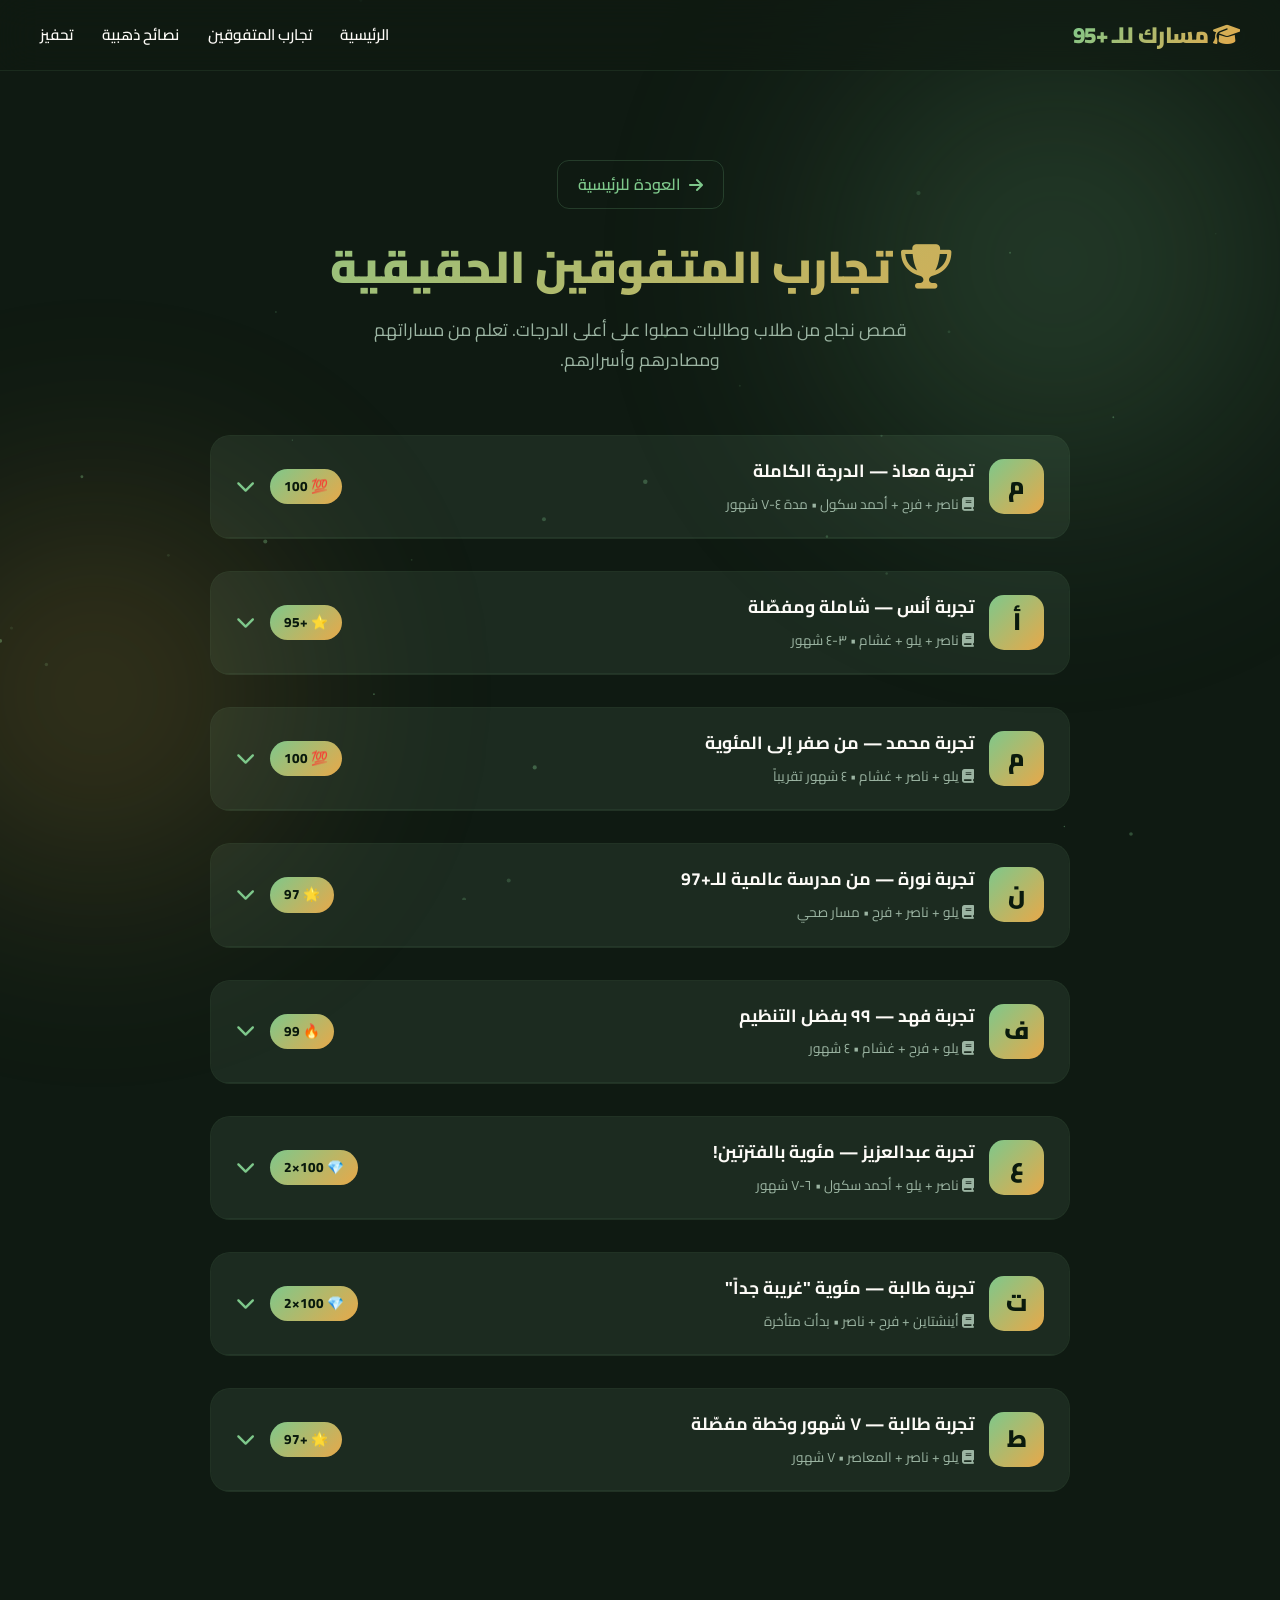
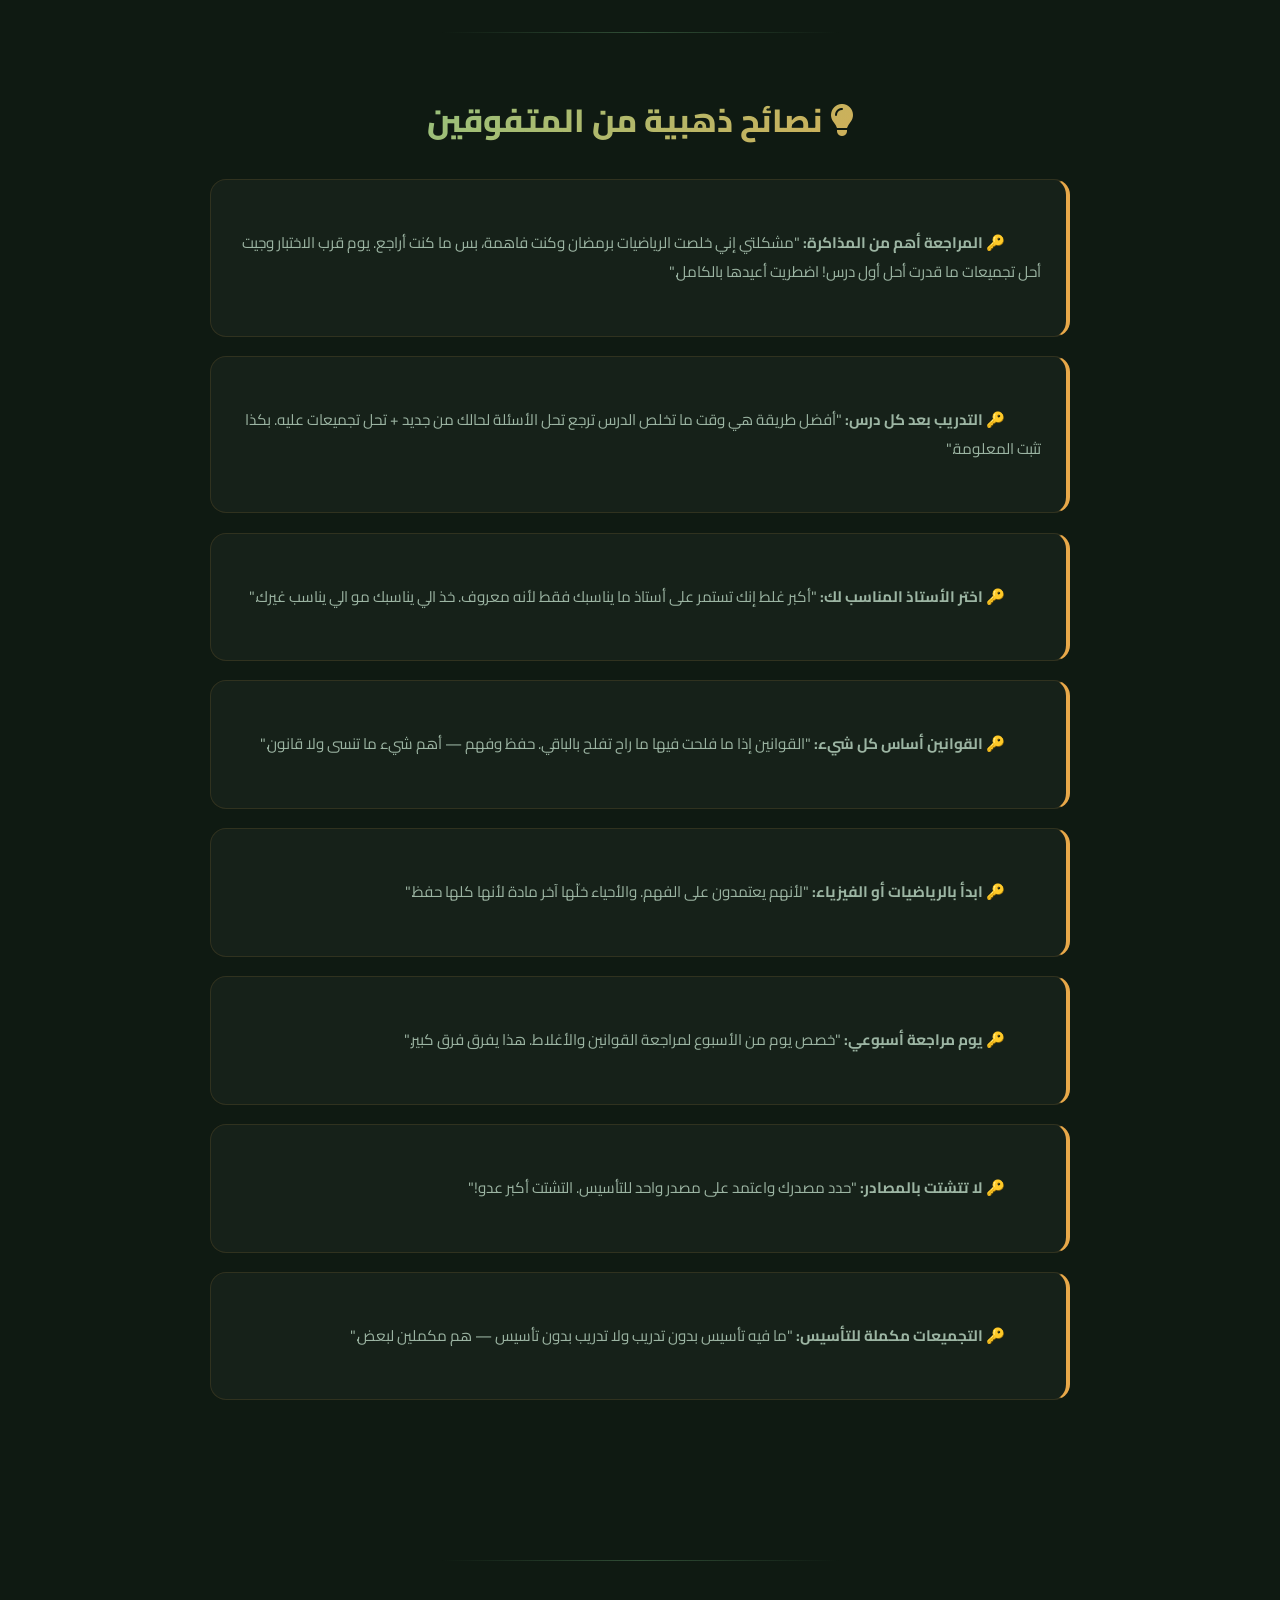
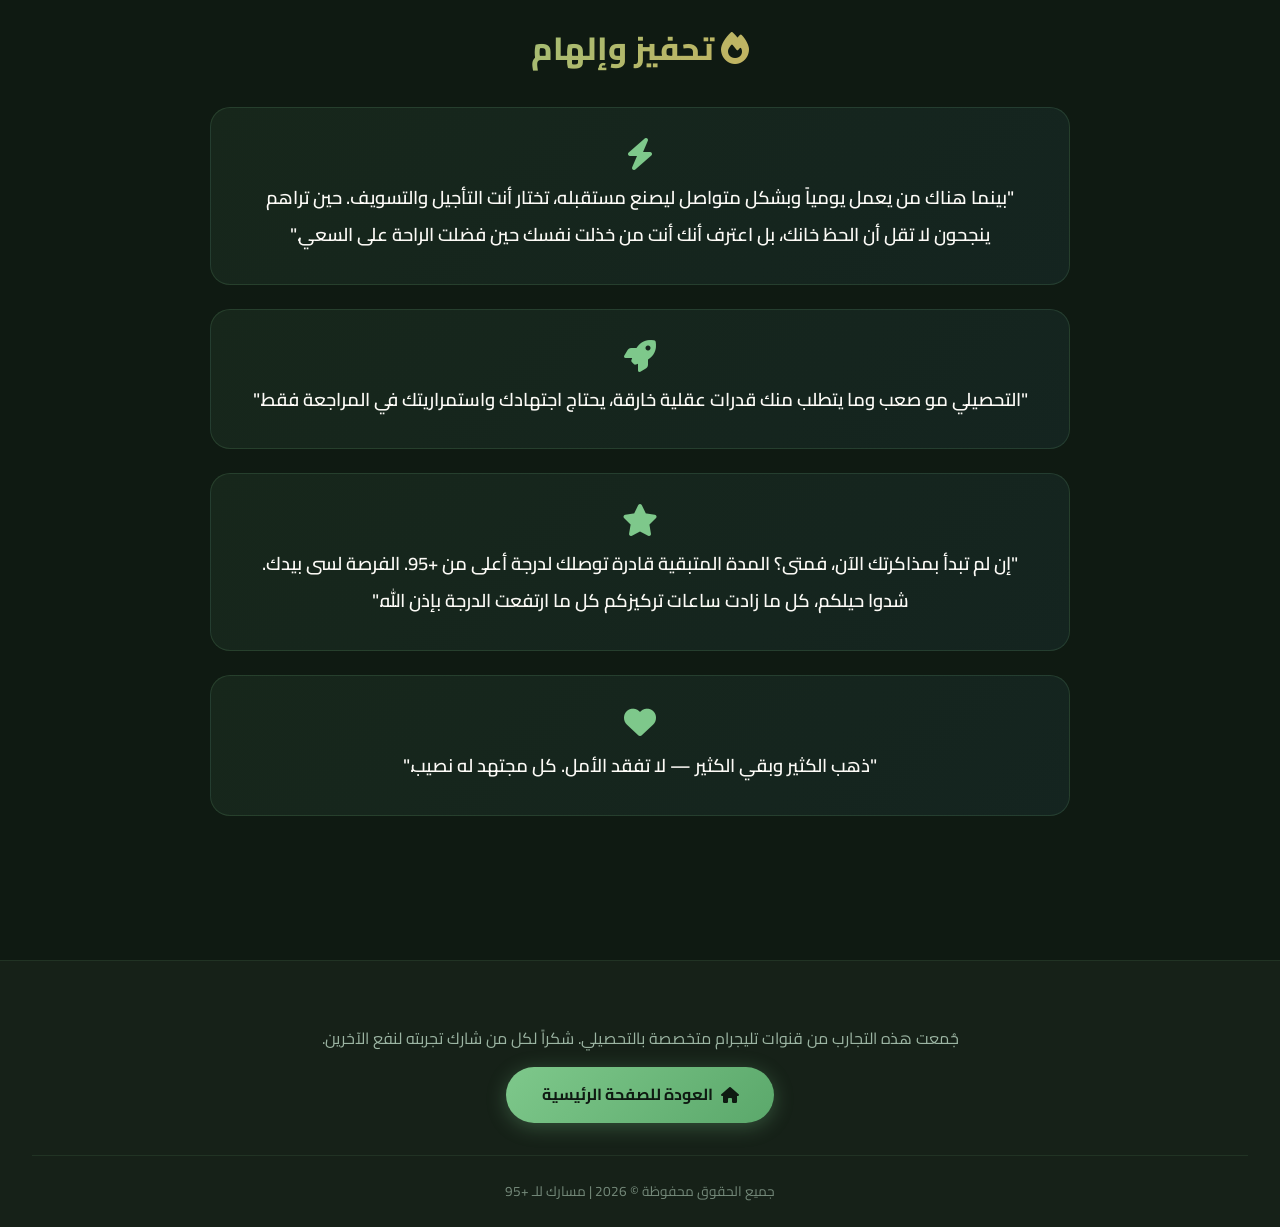
==== experiences.html @ 8492aef5 "feat: Add student experiences page and study path content from Telegram channel data - New experienc" ====
<!DOCTYPE html>
<html lang="ar" dir="rtl">
<head>
    <meta charset="UTF-8">
    <meta name="viewport" content="width=device-width, initial-scale=1.0">
    <title>تجارب المتفوقين | مسارك للـ +95</title>
    <meta name="description" content="تجارب حقيقية من طلاب حصلوا على +95 في التحصيلي: خطط مذاكرتهم، مصادرهم، نصائحهم الذهبية. استفد من تجاربهم المثبتة!">
    <link rel="preconnect" href="https://fonts.googleapis.com">
    <link rel="preconnect" href="https://fonts.gstatic.com" crossorigin>
    <link href="https://fonts.googleapis.com/css2?family=Cairo:wght@400;600;700;800;900&display=swap" rel="stylesheet">
    <link rel="stylesheet" href="https://cdnjs.cloudflare.com/ajax/libs/font-awesome/6.5.0/css/all.min.css">
    <link rel="stylesheet" href="style.css?v=11">
    <style>
        .exp-hero { padding: 140px 20px 60px; text-align: center; }
        .exp-hero h1 { font-size: 2.8rem; font-weight: 900; background: var(--accent-gradient); -webkit-background-clip: text; -webkit-text-fill-color: transparent; margin-bottom: 10px; }
        .exp-hero p { color: var(--text-secondary); font-size: 1.1rem; max-width: 600px; margin: 0 auto; }
        .exp-grid { max-width: 900px; margin: 0 auto; padding: 0 20px 80px; display: flex; flex-direction: column; gap: 2rem; }
        .exp-card { background: rgba(255,255,255,0.03); border: 1px solid rgba(126,200,139,0.1); border-radius: 20px; padding: 0; overflow: hidden; transition: all 0.4s ease; }
        .exp-card:hover { border-color: rgba(126,200,139,0.3); transform: translateY(-3px); box-shadow: 0 15px 40px rgba(0,0,0,0.3); }
        .exp-card-header { display: flex; align-items: center; gap: 15px; padding: 20px 25px; background: rgba(126,200,139,0.06); border-bottom: 1px solid rgba(126,200,139,0.08); cursor: pointer; }
        .exp-avatar { width: 55px; height: 55px; border-radius: 15px; background: var(--accent-gradient); display: flex; align-items: center; justify-content: center; font-size: 1.5rem; font-weight: 900; color: #0a1a0d; flex-shrink: 0; }
        .exp-meta { flex: 1; }
        .exp-meta h3 { font-size: 1.1rem; font-weight: 700; color: var(--text-primary); margin: 0 0 4px; }
        .exp-meta span { font-size: 0.85rem; color: var(--text-secondary); }
        .exp-badge { background: var(--accent-gradient); color: #0a1a0d; padding: 6px 14px; border-radius: 20px; font-size: 0.85rem; font-weight: 800; flex-shrink: 0; }
        .exp-card-body { padding: 0 25px; max-height: 0; overflow: hidden; transition: max-height 0.5s ease, padding 0.3s ease; }
        .exp-card-body.open { max-height: 3000px; padding: 25px; }
        .exp-card-body p, .exp-card-body div { color: var(--text-secondary); line-height: 2; font-size: 0.95rem; white-space: pre-wrap; word-wrap: break-word; }
        .exp-toggle { color: var(--accent-primary); font-size: 1.2rem; transition: transform 0.3s; flex-shrink: 0; }
        .exp-toggle.open { transform: rotate(180deg); }
        .exp-highlight { display: inline-block; background: rgba(126,200,139,0.1); color: var(--accent-primary); padding: 2px 8px; border-radius: 6px; font-weight: 600; }
        .filter-bar { display: flex; gap: 10px; justify-content: center; flex-wrap: wrap; margin-bottom: 2rem; }
        .filter-btn { background: rgba(255,255,255,0.05); border: 1px solid rgba(126,200,139,0.15); color: var(--text-secondary); padding: 8px 20px; border-radius: 25px; cursor: pointer; font-family: 'Cairo'; font-size: 0.9rem; transition: all 0.3s; }
        .filter-btn:hover, .filter-btn.active { background: var(--accent-gradient); color: #0a1a0d; font-weight: 700; border-color: transparent; }
        .tips-section-page { max-width: 900px; margin: 0 auto; padding: 0 20px 80px; }
        .tips-section-page h2 { font-size: 2rem; font-weight: 800; background: var(--accent-gradient); -webkit-background-clip: text; -webkit-text-fill-color: transparent; text-align: center; margin-bottom: 2rem; }
        .tip-item { background: rgba(255,255,255,0.03); border: 1px solid rgba(232,168,73,0.12); border-right: 4px solid var(--accent-secondary); border-radius: 16px; padding: 20px 25px; margin-bottom: 1.2rem; color: var(--text-secondary); line-height: 1.9; font-size: 0.95rem; white-space: pre-wrap; }
        .tip-item:hover { border-color: rgba(232,168,73,0.35); background: rgba(232,168,73,0.04); }
        .motivation-card { background: linear-gradient(135deg, rgba(126,200,139,0.08), rgba(91,168,200,0.08)); border: 1px solid rgba(126,200,139,0.15); border-radius: 20px; padding: 30px; text-align: center; margin-bottom: 1.5rem; font-size: 1.15rem; line-height: 2; color: var(--text-primary); font-weight: 600; }
        .motivation-card i { font-size: 2rem; color: var(--accent-primary); margin-bottom: 10px; display: block; }
        .back-home { display: inline-flex; align-items: center; gap: 8px; color: var(--accent-primary); text-decoration: none; font-weight: 600; margin: 20px; padding: 10px 20px; border: 1px solid rgba(126,200,139,0.2); border-radius: 12px; transition: all 0.3s; }
        .back-home:hover { background: rgba(126,200,139,0.1); }
        .section-divider { height: 1px; background: linear-gradient(90deg, transparent, rgba(126,200,139,0.3), transparent); margin: 60px auto; max-width: 400px; }
        @media (max-width: 768px) {
            .exp-hero h1 { font-size: 2rem; }
            .exp-card-header { padding: 15px; gap: 10px; }
            .exp-avatar { width: 45px; height: 45px; font-size: 1.2rem; }
            .exp-badge { font-size: 0.75rem; padding: 4px 10px; }
        }
    </style>
</head>
<body>
    <canvas id="particles-canvas"></canvas>
    <div class="organic-blob blob-1"></div>
    <div class="organic-blob blob-2"></div>

    <!-- Navbar -->
    <nav class="navbar" id="navbar">
        <div class="nav-container">
            <h1 class="logo"><i class="fa-solid fa-graduation-cap"></i> مسارك للـ +95</h1>
            <ul class="nav-links" id="nav-links">
                <li><a href="index.html">الرئيسية</a></li>
                <li><a href="#experiences">تجارب المتفوقين</a></li>
                <li><a href="#tips-page">نصائح ذهبية</a></li>
                <li><a href="#motivation">تحفيز</a></li>
            </ul>
            <button class="hamburger" id="hamburger" aria-label="القائمة">
                <span></span><span></span><span></span>
            </button>
        </div>
    </nav>
    <div class="mobile-overlay" id="mobile-overlay"></div>

    <!-- Hero -->
    <section class="exp-hero">
        <a href="index.html" class="back-home"><i class="fa-solid fa-arrow-right"></i> العودة للرئيسية</a>
        <h1><i class="fa-solid fa-trophy"></i> تجارب المتفوقين الحقيقية</h1>
        <p>قصص نجاح من طلاب وطالبات حصلوا على أعلى الدرجات. تعلم من مساراتهم ومصادرهم وأسرارهم.</p>
    </section>

    <!-- Experiences -->
    <section id="experiences" class="exp-grid">

        <!-- Experience 1: معاذ - 100 -->
        <div class="exp-card fade-in">
            <div class="exp-card-header" onclick="toggleExp(this)">
                <div class="exp-avatar">م</div>
                <div class="exp-meta">
                    <h3>تجربة معاذ — الدرجة الكاملة</h3>
                    <span><i class="fa-solid fa-book"></i> ناصر + فرح + أحمد سكول &bull; مدة ٤-٧ شهور</span>
                </div>
                <span class="exp-badge">💯 100</span>
                <i class="fa-solid fa-chevron-down exp-toggle"></i>
            </div>
            <div class="exp-card-body">
                <div>
<strong>المصادر:</strong>
• التأسيس: كتاب ناصر عبدالكريم + كتاب النبلاء (أحياء)
• الفيزياء: فرح إبراهيم + أبو راما تكنوقراطية
• الرياضيات: فرح إبراهيم + عبدالوهاب العوهلي
• الكيمياء: فرح إبراهيم + محمد العمري
• الأحياء: أحمد سكول (شامل المنهج + ناصر + التجميعات مجاناً)

<strong>طريقة المذاكرة:</strong>
• الفيزياء: شرح فرح ← حل أسئلة ناصر ← الرجوع للمقطع للصعب
• الرياضيات: نفس المنهج مع فرح + العوهلي
• الكيمياء: محمد العمري + فرح للنقاط الصعبة
• الأحياء: أحمد سكول للمناهج + تقاويم الفصول

<strong>أهم التجميعات:</strong>
١- غشام ٢- الحوت (فترات + شامل) ٣- سايفر ٤- الكنز ٥- فرح (فيزياء) ٦- جهاد

<strong>المدة المناسبة:</strong> ٤-٧ شهور حسب مستواك ومجهودك اليومي
                </div>
            </div>
        </div>

        <!-- Experience 2: أنس - 95 -->
        <div class="exp-card fade-in">
            <div class="exp-card-header" onclick="toggleExp(this)">
                <div class="exp-avatar">أ</div>
                <div class="exp-meta">
                    <h3>تجربة أنس — شاملة ومفصّلة</h3>
                    <span><i class="fa-solid fa-book"></i> ناصر + يلو + غشام &bull; ٣-٤ شهور</span>
                </div>
                <span class="exp-badge">⭐ +95</span>
                <i class="fa-solid fa-chevron-down exp-toggle"></i>
            </div>
            <div class="exp-card-body">
                <div>
<strong>التأسيس:</strong> ناصر العبدالكريم 24 (كل المواد إلا الأحياء من يلو)
التجميعات: غشام (ريض/فيز/كيم) + يلو كل المواد

<strong>الفيزياء:</strong> أسهل مادة! شرح فرح إبراهيم رهيب والشرائح جاهزة
<strong>الكيمياء:</strong> ناصر + محمد العمري "الأسطورة" — يفهم ويشرح بطريقة أكاديمية
<strong>الرياضيات:</strong> مادة دسمة لكن ممكنة. شرح مهند + العوهلي + ناديه بدوي
<strong>الأحياء:</strong> يلو + د. طلحة (شامل + ملون + مريح + يربط المعلومات)

<strong>نصائح ذهبية:</strong>
• المتشابهات بين المواد مهمة جداً — قياس يركز عليها
• استخدم جهاز خاص بالمذاكرة (لابتوب) بعيداً عن الجوال
• اجعل بيئة المذاكرة تحفيزية — صور تحفيزية، تغيير المكان
• نام بقدر كافي ولا تلخبط نومك
• أي سؤال صعب سجله واحله ثاني يوم
                </div>
            </div>
        </div>

        <!-- Experience 3: محمد - 100 -->
        <div class="exp-card fade-in">
            <div class="exp-card-header" onclick="toggleExp(this)">
                <div class="exp-avatar">م</div>
                <div class="exp-meta">
                    <h3>تجربة محمد — من صفر إلى المئوية</h3>
                    <span><i class="fa-solid fa-book"></i> يلو + ناصر + غشام &bull; ٤ شهور تقريباً</span>
                </div>
                <span class="exp-badge">💯 100</span>
                <i class="fa-solid fa-chevron-down exp-toggle"></i>
            </div>
            <div class="exp-card-body">
                <div>
<strong>الرياضيات:</strong> يلو شرح نادية + محمد البلوي + أينشتاين (أفضل شرح رياضيات)
<strong>الأحياء:</strong> أحمد سكول "جبار جداً" + يلو — المادة تحتاج مراجعة مستمرة
<strong>الكيمياء:</strong> يلو + محمد العمري "أفضل من درس الكيمياء بلا منازع"
<strong>الفيزياء:</strong> فرح إبراهيم + أينشتاين

<strong>طريقة المذاكرة:</strong>
• كنت أتأسس مادتين أو ثلاث باليوم
• بعد كل مادة أخلصها ← مباشرة أحل تجميعاتها
• الرياضيات مادة "تافهة جداً" للي يتدرب بكثرة!
• المراجعة أساسية — "اذا ما راجعت اعتبر انك ما ذاكرت"

<strong>التجميعات:</strong> يلو + أينشتاين + غشام + ناصر
<strong>التسريبات:</strong> يلو + أينشتاين + قناة محمد بالتليجرام

<strong>أهم نصيحة:</strong> المحافظة على الصلوات والوتر والضحى — "أقسم بالله هي الي بتنفعكم"
                </div>
            </div>
        </div>

        <!-- Experience 4: نوره - 97 -->
        <div class="exp-card fade-in">
            <div class="exp-card-header" onclick="toggleExp(this)">
                <div class="exp-avatar">ن</div>
                <div class="exp-meta">
                    <h3>تجربة نورة — من مدرسة عالمية للـ+97</h3>
                    <span><i class="fa-solid fa-book"></i> يلو + ناصر + فرح &bull; مسار صحي</span>
                </div>
                <span class="exp-badge">🌟 97</span>
                <i class="fa-solid fa-chevron-down exp-toggle"></i>
            </div>
            <div class="exp-card-body">
                <div>
<strong>ملاحظة مهمة:</strong> كنت بمدرسة عالمية ومنهجي إنجليزي — اختبرت بالعربي وما كان عائق!

<strong>الفيزياء:</strong> فرح إبراهيم + يلو + ناصر. كنت أعلق القوانين على جدار مكتبي
<strong>الكيمياء:</strong> محمد العمري ممتاز + فرح للمركبات العضوية
<strong>الرياضيات:</strong> يلو — انتبهوا كتاب عماد مافاد لأن شرحه مبني على أسئلة المنهج لا التحصيلي
<strong>الأحياء:</strong> يلو + د. طلحة — اعتمدت كلياً على يلو

<strong>التجميعات:</strong> غشام + يلو + الحوت فترات + سايفر + بصمة فرح
<strong>التسريبات:</strong> يلو + سايفر

<strong>نصيحة:</strong> الفترة الأولى 78 والثانية 90+ — الفرق؟ عدت غشام مرات وذاكرته كويس!
                </div>
            </div>
        </div>

        <!-- Experience 5: فهد - 99 -->
        <div class="exp-card fade-in">
            <div class="exp-card-header" onclick="toggleExp(this)">
                <div class="exp-avatar">ف</div>
                <div class="exp-meta">
                    <h3>تجربة فهد — ٩٩ بفضل التنظيم</h3>
                    <span><i class="fa-solid fa-book"></i> يلو + فرح + غشام &bull; ٤ شهور</span>
                </div>
                <span class="exp-badge">🔥 99</span>
                <i class="fa-solid fa-chevron-down exp-toggle"></i>
            </div>
            <div class="exp-card-body">
                <div>
<strong>الرياضيات:</strong> أجمل مادة! يلو شرح صالحة العسيري — أخذت ٢٠ يوم
<strong>الكيمياء:</strong> أسهل مادة — محمد العمري + يلو — ١٤ يوم
<strong>الأحياء:</strong> ممتعة! أحمد سكول "رهيب جداً" + يلو
<strong>الفيزياء:</strong> فرح إبراهيم

<strong>قاعدة ذهبية:</strong> بعد كل درس لازم تأخذ تجميعة — ضروري ضروري!

<strong>التدريب:</strong> يلو + غشام + أينشتاين (تجميع + توقعات)

<strong>التسريبات:</strong> "محمد ثم محمد ثم محمد" — طلع من الاختبار لقى أسئلته عنده!

<strong>نصيحة:</strong> طبيعي تحس بخوف وقلق — حافظ على أعصابك وخذها تغيير جو
                </div>
            </div>
        </div>

        <!-- Experience 6: عبدالعزيز - 100 بالفترتين -->
        <div class="exp-card fade-in">
            <div class="exp-card-header" onclick="toggleExp(this)">
                <div class="exp-avatar">ع</div>
                <div class="exp-meta">
                    <h3>تجربة عبدالعزيز — مئوية بالفترتين!</h3>
                    <span><i class="fa-solid fa-book"></i> ناصر + يلو + أحمد سكول &bull; ٦-٧ شهور</span>
                </div>
                <span class="exp-badge">💎 100×2</span>
                <i class="fa-solid fa-chevron-down exp-toggle"></i>
            </div>
            <div class="exp-card-body">
                <div>
<strong>حقيقة مهمة:</strong> "مافي طريق واحد لل100 — الي يقولك عكس كذا يبي يستغلك للترويج"

<strong>الكيمياء:</strong> ناصر + محمد العمري (أساسي صفر بالكلمة! وقدر يجيب 100)
<strong>الفيزياء:</strong> فرح إبراهيم + تكنوقراطية + تجميع الحوت الشامل كتدريب
<strong>الرياضيات:</strong> المعاصر + ناصر + العوهلي (شرح المناهج كاملة + التحصيلي)
<strong>الأحياء:</strong> أحمد سكول (المناهج الطويلة) + ملخص يلو + د. طلحة

<strong>التجميعات بالترتيب:</strong>
١- غشام (الأهم بلا منازع، مجاني)
٢- الكنز (مجاني)
٣- الحوت فترات 21 و 22
٤- الحوت الشامل الكبير

<strong>حقيقة عن الاختبار:</strong>
• ٦٠-٦٥% من الأسئلة نسخ لصق من التجميعات
• ~١٠% أسئلة مسربة من أيام سابقة
• الباقي أسئلة بصيغ مختلفة أو تعويض بقوانين
• "الأحياء ٩٩% من أسئلته منسوخة من التجميعات بالحرف"
                </div>
            </div>
        </div>

        <!-- Experience 7: طالبة 100 بالفترتين -->
        <div class="exp-card fade-in">
            <div class="exp-card-header" onclick="toggleExp(this)">
                <div class="exp-avatar">ت</div>
                <div class="exp-meta">
                    <h3>تجربة طالبة — مئوية "غريبة جداً"</h3>
                    <span><i class="fa-solid fa-book"></i> أينشتاين + فرح + ناصر &bull; بدأت متأخرة</span>
                </div>
                <span class="exp-badge">💎 100×2</span>
                <i class="fa-solid fa-chevron-down exp-toggle"></i>
            </div>
            <div class="exp-card-body">
                <div>
<strong>القصة:</strong> بدأت شهر ٥ بشكل متهاون — كل مادة أقعد عليها شهر! نصف شهر ٨ تحطمت لأنها ناسية كل شي ولا راجعت. أمها قالت: "تختبرين يعني تختبرين لو جبتي ٥٠!"

<strong>نقطة التحول:</strong> نصف شهر ٩ شدت شددها — ذاكرت في كل مكان. خلصت الأحياء بالعيد ثم تجميعات بذمة وضمير

<strong>المصادر:</strong>
• ناصر ٢٤ + أينشتاين (كل المواد عدا الفيزياء)
• الفيزياء: فرح إبراهيم
• غشام للتدريب فقط
• خرائط مفاهيم ناصر ٢٥ للمراجعة

<strong>السر:</strong>
• صلاة الوتر والقيام — "معجزة معجزة معجزة"
• قراءة سورة يس
• الدعاء: "اللهم إني أتبرأ من حولي وقوتي وألجأ إلى حولك وقوتك"

<strong>مفاجأة:</strong> الفترة الأولى ٢ خطأ فقط — والثانية فوق ١٠-١٥ خطأ — وجابت ١٠٠! (أسئلة غير محسوبة)
                </div>
            </div>
        </div>

        <!-- Experience 8: طالبة 97+ -->
        <div class="exp-card fade-in">
            <div class="exp-card-header" onclick="toggleExp(this)">
                <div class="exp-avatar">ط</div>
                <div class="exp-meta">
                    <h3>تجربة طالبة — ٧ شهور وخطة مفصّلة</h3>
                    <span><i class="fa-solid fa-book"></i> يلو + ناصر + المعاصر &bull; ٧ شهور</span>
                </div>
                <span class="exp-badge">🌟 +97</span>
                <i class="fa-solid fa-chevron-down exp-toggle"></i>
            </div>
            <div class="exp-card-body">
                <div>
<strong>نصيحة البداية:</strong> ابدأوا بالرياضيات أولاً لأنه أطول وأصعب
• الرياضيات: المعاصر + ناصر + شرح مهند (شهرين ونص)
• الفيزياء: يلو + ناصر + فرح إبراهيم + أبو راما (٢٠ يوم)
• الكيمياء: يلو + ناصر + محمد العمري (أسبوعين)
• الأحياء: يلو + أحمد سكول (أسبوعين)

<strong>مرحلة التجميعات (شهر ونص):</strong>
غشام (٣ مرات!) ← يلو ← الحوت فترات ← سايفر ← بصمة فرح

<strong>السر الأهم:</strong> "المراجعة أهم شي لا تهملونها أبد"
• مراجعة يومية: قبل الدرس الجديد راجع السابق
• مراجعة مكثفة: شاملة لكل مادة دورياً
• كتاب ناصر راجعته ٣-٤ مرات!
                </div>
            </div>
        </div>

    </section>

    <!-- Divider -->
    <div class="section-divider"></div>

    <!-- Tips Section -->
    <section id="tips-page" class="tips-section-page">
        <h2><i class="fa-solid fa-lightbulb"></i> نصائح ذهبية من المتفوقين</h2>
        
        <div class="tip-item fade-in">
            <strong>🔑 المراجعة أهم من المذاكرة:</strong> "مشكلتي إني خلصت الرياضيات برمضان وكنت فاهمة، بس ما كنت أراجع. يوم قرب الاختبار وجيت أحل تجميعات ما قدرت أحل أول درس! اضطريت أعيدها بالكامل."
        </div>
        <div class="tip-item fade-in">
            <strong>🔑 التدريب بعد كل درس:</strong> "أفضل طريقة هي وقت ما تخلص الدرس ترجع تحل الأسئلة لحالك من جديد + تحل تجميعات عليه. بكذا تثبت المعلومة."
        </div>
        <div class="tip-item fade-in">
            <strong>🔑 اختر الأستاذ المناسب لك:</strong> "أكبر غلط إنك تستمر على أستاذ ما يناسبك فقط لأنه معروف. خذ الي يناسبك مو الي يناسب غيرك."
        </div>
        <div class="tip-item fade-in">
            <strong>🔑 القوانين أساس كل شيء:</strong> "القوانين إذا ما فلحت فيها ما راح تفلح بالباقي. حفظ وفهم — أهم شيء ما تنسى ولا قانون."
        </div>
        <div class="tip-item fade-in">
            <strong>🔑 ابدأ بالرياضيات أو الفيزياء:</strong> "لأنهم يعتمدون على الفهم. والأحياء خلّها آخر مادة لأنها كلها حفظ."
        </div>
        <div class="tip-item fade-in">
            <strong>🔑 يوم مراجعة أسبوعي:</strong> "خصص يوم من الأسبوع لمراجعة القوانين والأغلاط. هذا يفرق فرق كبير."
        </div>
        <div class="tip-item fade-in">
            <strong>🔑 لا تتشتت بالمصادر:</strong> "حدد مصدرك واعتمد على مصدر واحد للتأسيس. التشتت أكبر عدو!"
        </div>
        <div class="tip-item fade-in">
            <strong>🔑 التجميعات مكملة للتأسيس:</strong> "ما فيه تأسيس بدون تدريب ولا تدريب بدون تأسيس — هم مكملين لبعض."
        </div>
    </section>

    <!-- Divider -->
    <div class="section-divider"></div>

    <!-- Motivation Section -->
    <section id="motivation" class="tips-section-page">
        <h2><i class="fa-solid fa-fire"></i> تحفيز وإلهام</h2>
        
        <div class="motivation-card fade-in">
            <i class="fa-solid fa-bolt"></i>
            "بينما هناك من يعمل يومياً وبشكل متواصل ليصنع مستقبله، تختار أنت التأجيل والتسويف. حين تراهم ينجحون لا تقل أن الحظ خانك، بل اعترف أنك أنت من خذلت نفسك حين فضلت الراحة على السعي."
        </div>
        <div class="motivation-card fade-in">
            <i class="fa-solid fa-rocket"></i>
            "التحصيلي مو صعب وما يتطلب منك قدرات عقلية خارقة، يحتاج اجتهادك واستمراريتك في المراجعة فقط."
        </div>
        <div class="motivation-card fade-in">
            <i class="fa-solid fa-star"></i>
            "إن لم تبدأ بمذاكرتك الآن، فمتى؟ المدة المتبقية قادرة توصلك لدرجة أعلى من +95. الفرصة لسى بيدك. شدوا حيلكم، كل ما زادت ساعات تركيزكم كل ما ارتفعت الدرجة بإذن الله."
        </div>
        <div class="motivation-card fade-in">
            <i class="fa-solid fa-heart"></i>
            "ذهب الكثير وبقي الكثير — لا تفقد الأمل. كل مجتهد له نصيب."
        </div>
    </section>

    <!-- Footer -->
    <footer class="footer" style="border-top: 1px solid rgba(126,200,139,0.1); margin-top: 40px;">
        <div class="footer-content">
            <p style="color:var(--text-secondary)">جُمعت هذه التجارب من قنوات تليجرام متخصصة بالتحصيلي. شكراً لكل من شارك تجربته لنفع الآخرين.</p>
            <a href="index.html" class="btn-primary" style="margin-top:15px; display:inline-flex;"><i class="fa-solid fa-home"></i> العودة للصفحة الرئيسية</a>
        </div>
        <div class="footer-bottom">
            <p>جميع الحقوق محفوظة &copy; 2026 | مسارك للـ +95</p>
        </div>
    </footer>

    <button class="back-to-top" id="back-to-top" aria-label="العودة للأعلى"><i class="fa-solid fa-arrow-up"></i></button>

    <script>
    // Toggle experience cards
    function toggleExp(header) {
        const body = header.nextElementSibling;
        const icon = header.querySelector('.exp-toggle');
        body.classList.toggle('open');
        icon.classList.toggle('open');
    }

    // Reuse main script features
    document.addEventListener("DOMContentLoaded", () => {
        // Particles
        const canvas = document.getElementById('particles-canvas');
        if (canvas) {
            const ctx = canvas.getContext('2d');
            let particles = [];
            function resizeCanvas() { canvas.width = window.innerWidth; canvas.height = window.innerHeight; }
            resizeCanvas(); window.addEventListener('resize', resizeCanvas);
            class Particle {
                constructor() { this.reset(); }
                reset() { this.x=Math.random()*canvas.width; this.y=Math.random()*canvas.height; this.size=Math.random()*2+0.5; this.speedX=(Math.random()-0.5)*0.3; this.speedY=(Math.random()-0.5)*0.3; this.opacity=Math.random()*0.3+0.1; }
                update() { this.x+=this.speedX; this.y+=this.speedY; if(this.x<0||this.x>canvas.width)this.speedX*=-1; if(this.y<0||this.y>canvas.height)this.speedY*=-1; }
                draw() { ctx.beginPath(); ctx.arc(this.x,this.y,this.size,0,Math.PI*2); ctx.fillStyle=`rgba(126,200,139,${this.opacity})`; ctx.fill(); }
            }
            for(let i=0;i<35;i++) particles.push(new Particle());
            function animate() { ctx.clearRect(0,0,canvas.width,canvas.height); particles.forEach(p=>{p.update();p.draw();}); requestAnimationFrame(animate); }
            animate();
        }

        // Hamburger
        const hamburger=document.getElementById('hamburger'),navLinks=document.getElementById('nav-links'),overlay=document.getElementById('mobile-overlay');
        function closeMenu(){hamburger.classList.remove('active');navLinks.classList.remove('open');overlay.classList.remove('active');document.body.style.overflow='';}
        if(hamburger) hamburger.addEventListener('click',()=>{const o=navLinks.classList.contains('open');if(o)closeMenu();else{hamburger.classList.add('active');navLinks.classList.add('open');overlay.classList.add('active');document.body.style.overflow='hidden';}});
        if(overlay) overlay.addEventListener('click',closeMenu);
        navLinks.querySelectorAll('a').forEach(l=>l.addEventListener('click',closeMenu));

        // Navbar scroll
        const navbar=document.getElementById('navbar');
        window.addEventListener('scroll',()=>{navbar.classList.toggle('scrolled',window.scrollY>80);});

        // Back to top
        const btt=document.getElementById('back-to-top');
        window.addEventListener('scroll',()=>{btt.classList.toggle('visible',window.scrollY>500);});
        if(btt) btt.addEventListener('click',()=>window.scrollTo({top:0,behavior:'smooth'}));

        // Scroll animations
        const faders=document.querySelectorAll('.fade-in');
        const obs=new IntersectionObserver((entries,observer)=>{entries.forEach(e=>{if(e.isIntersecting){e.target.classList.add('appear');observer.unobserve(e.target);}});},{threshold:0.1});
        faders.forEach(f=>obs.observe(f));
    });
    </script>
</body>
</html>
---- style.css ----
:root {
    /* PREMIUM DARK NATURE THEME */
    --bg-color: #0F1A12;
    --bg-secondary: #162118;
    --text-primary: #FDFBF7;
    --text-secondary: #9CB5A3;
    --accent-primary: #7EC88B;
    --accent-secondary: #E8A849;
    --accent-tertiary: #5BA8C8;
    --accent-gradient: linear-gradient(135deg, #7EC88B 0%, #E8A849 100%);
    --accent-glow: rgba(126, 200, 139, 0.3);

    --card-bg: rgba(30, 50, 35, 0.45);
    --card-border: rgba(126, 200, 139, 0.15);
    --card-hover: rgba(45, 75, 50, 0.55);

    --btn-primary-bg: linear-gradient(135deg, #7EC88B, #5BA86B);
    --btn-primary-text: #0F1A12;
    --btn-primary-hover: linear-gradient(135deg, #E8A849, #D4923A);

    --shadow-soft: 0 8px 32px rgba(0, 0, 0, 0.25);
    --shadow-glow: 0 0 30px rgba(126, 200, 139, 0.15);
}

* {
    margin: 0;
    padding: 0;
    box-sizing: border-box;
    font-family: 'Cairo', sans-serif;
}

html {
    scroll-behavior: smooth;
}

body {
    background-color: var(--bg-color);
    color: var(--text-primary);
    overflow-x: hidden;
    position: relative;
    line-height: 1.7;
}

/* ══════════ Organic Background Blobs ══════════ */
.organic-blob {
    position: fixed;
    filter: blur(100px);
    z-index: -1;
    opacity: 0.25;
    pointer-events: none;
}
.blob-1 {
    top: -10%; right: -10%; width: 55vw; height: 55vw;
    background: radial-gradient(circle, #7EC88B, transparent 70%);
    border-radius: 40% 60% 70% 30% / 40% 50% 60% 50%;
    animation: morph 14s ease-in-out infinite;
}
.blob-2 {
    top: 45%; left: -15%; width: 45vw; height: 45vw;
    background: radial-gradient(circle, #E8A849, transparent 70%);
    border-radius: 60% 40% 30% 70% / 60% 30% 70% 40%;
    animation: morph 18s ease-in-out infinite alternate;
}
.blob-3 {
    bottom: -15%; right: 5%; width: 50vw; height: 50vw;
    background: radial-gradient(circle, #5BA8C8, transparent 70%);
    border-radius: 30% 70% 50% 50% / 50% 40% 60% 50%;
    animation: morph 12s ease-in-out infinite alternate-reverse;
}

@keyframes morph {
    0% { border-radius: 40% 60% 70% 30% / 40% 50% 60% 50%; transform: rotate(0deg); }
    50% { border-radius: 60% 40% 50% 50% / 50% 60% 40% 60%; transform: rotate(5deg); }
    100% { border-radius: 40% 60% 70% 30% / 40% 50% 60% 50%; transform: rotate(0deg); }
}

/* ══════════ Particles Canvas ══════════ */
#particles-canvas {
    position: fixed;
    top: 0;
    left: 0;
    width: 100%;
    height: 100%;
    z-index: -1;
    pointer-events: none;
}

/* ══════════ Typography ══════════ */
h1, h2, h3 { font-weight: 800; }
a { text-decoration: none; color: inherit; }

/* ══════════ Navbar ══════════ */
.navbar {
    display: flex;
    justify-content: center;
    padding: 1rem 2rem;
    position: fixed;
    top: 0; width: 100%;
    background: rgba(15, 26, 18, 0.6);
    backdrop-filter: blur(20px);
    -webkit-backdrop-filter: blur(20px);
    border-bottom: 1px solid rgba(126, 200, 139, 0.1);
    z-index: 1000;
    transition: all 0.4s ease;
}
.navbar.scrolled {
    background: rgba(15, 26, 18, 0.92);
    padding: 0.7rem 2rem;
    box-shadow: 0 4px 30px rgba(0, 0, 0, 0.3);
}
.nav-container {
    display: flex;
    justify-content: space-between;
    align-items: center;
    width: 100%;
    max-width: 1200px;
}
.logo {
    font-size: 1.4rem;
    background: var(--accent-gradient);
    -webkit-background-clip: text;
    -webkit-text-fill-color: transparent;
    background-clip: text;
    font-weight: 900;
    letter-spacing: -0.5px;
}
.nav-links {
    list-style: none;
    display: flex;
    gap: 1.8rem;
    align-items: center;
}
.nav-links li a {
    font-weight: 600;
    font-size: 0.95rem;
    position: relative;
    padding-bottom: 4px;
    transition: color 0.3s ease;
}
.nav-links li a::after {
    content: '';
    position: absolute;
    bottom: 0;
    right: 0;
    width: 0;
    height: 2px;
    background: var(--accent-gradient);
    border-radius: 2px;
    transition: width 0.3s ease;
}
.nav-links li a:hover {
    color: var(--accent-primary);
}
.nav-links li a:hover::after {
    width: 100%;
}

/* ── Hamburger Menu ── */
.hamburger {
    display: none;
    flex-direction: column;
    gap: 5px;
    cursor: pointer;
    padding: 8px;
    z-index: 1001;
    background: none;
    border: none;
}
.hamburger span {
    width: 28px;
    height: 3px;
    background: var(--accent-primary);
    border-radius: 3px;
    transition: all 0.4s cubic-bezier(0.68, -0.55, 0.265, 1.55);
    transform-origin: center;
}
.hamburger.active span:nth-child(1) {
    transform: translateY(8px) rotate(45deg);
}
.hamburger.active span:nth-child(2) {
    opacity: 0;
    transform: scaleX(0);
}
.hamburger.active span:nth-child(3) {
    transform: translateY(-8px) rotate(-45deg);
}

.btn-primary-small {
    display: inline-block;
    padding: 0.45rem 1.2rem;
    border-radius: 50px;
    font-weight: 700;
    background: var(--btn-primary-bg);
    color: var(--btn-primary-text);
    border: none;
    cursor: pointer;
    font-size: 0.9rem;
    transition: all 0.3s ease;
}
.btn-primary-small:hover {
    background: var(--btn-primary-hover);
    color: #fff;
    transform: scale(1.05);
}

/* ══════════ Glass Cards ══════════ */
.glass-card {
    background: var(--card-bg);
    backdrop-filter: blur(20px);
    -webkit-backdrop-filter: blur(20px);
    border: 1px solid var(--card-border);
    border-radius: 20px;
    padding: 2rem;
    box-shadow: var(--shadow-soft);
    transition: transform 0.4s cubic-bezier(0.175, 0.885, 0.32, 1.275),
                box-shadow 0.4s ease,
                border-color 0.4s ease;
}
.glass-card:hover {
    transform: translateY(-8px);
    box-shadow: var(--shadow-glow), var(--shadow-soft);
    border-color: rgba(126, 200, 139, 0.35);
}

/* ══════════ Buttons ══════════ */
.btn-primary, .btn-secondary, .btn-telegram {
    display: inline-flex;
    align-items: center;
    justify-content: center;
    gap: 0.5rem;
    padding: 0.9rem 2.2rem;
    border-radius: 50px;
    font-weight: 700;
    text-align: center;
    cursor: pointer;
    border: none;
    font-size: 1rem;
    transition: all 0.4s cubic-bezier(0.175, 0.885, 0.32, 1.275);
    position: relative;
    overflow: hidden;
}
.btn-primary {
    background: var(--btn-primary-bg);
    color: var(--btn-primary-text);
    box-shadow: 0 4px 20px rgba(126, 200, 139, 0.3);
}
.btn-primary::before {
    content: '';
    position: absolute;
    top: 0; left: -100%;
    width: 100%; height: 100%;
    background: linear-gradient(90deg, transparent, rgba(255,255,255,0.2), transparent);
    transition: left 0.6s ease;
}
.btn-primary:hover::before {
    left: 100%;
}
.btn-primary:hover {
    transform: translateY(-3px) scale(1.03);
    box-shadow: 0 8px 30px rgba(126, 200, 139, 0.4);
}
.btn-secondary {
    background: transparent;
    color: var(--text-primary);
    border: 2px solid var(--accent-primary);
    box-shadow: 0 0 0 0 rgba(126, 200, 139, 0);
}
.btn-secondary:hover {
    background: rgba(126, 200, 139, 0.1);
    color: var(--accent-primary);
    box-shadow: 0 0 20px rgba(126, 200, 139, 0.15);
    transform: translateY(-3px);
}
.btn-telegram {
    background: linear-gradient(135deg, #2AABEE, #1E96D1);
    color: #fff;
    margin-top: 1rem;
    box-shadow: 0 4px 20px rgba(42, 171, 238, 0.3);
}
.btn-telegram:hover {
    transform: translateY(-3px) scale(1.03);
    box-shadow: 0 8px 30px rgba(42, 171, 238, 0.4);
}

/* ══════════ Responsive Utilities ══════════ */
.w-100 { width: 100%; }
.text-center { text-align: center; }
.hidden { display: none !important; }

/* ══════════ Hero Section ══════════ */
.hero-section {
    min-height: 100vh;
    display: flex;
    align-items: center;
    justify-content: center;
    text-align: center;
    padding: 0 2rem;
    padding-top: 5rem;
    position: relative;
}
.hero-content {
    max-width: 850px;
    z-index: 10;
}
.hero-title {
    font-size: 3.8rem;
    margin-bottom: 1.2rem;
    line-height: 1.2;
    letter-spacing: -1px;
}
.highlight {
    background: var(--accent-gradient);
    -webkit-background-clip: text;
    -webkit-text-fill-color: transparent;
    background-clip: text;
}
.hero-subtitle {
    font-size: 1.25rem;
    color: var(--text-secondary);
    margin-bottom: 2.5rem;
    max-width: 600px;
    margin-left: auto;
    margin-right: auto;
}

/* ── Typing Cursor ── */
.typing-cursor {
    display: inline-block;
    width: 3px;
    height: 1em;
    background: var(--accent-primary);
    margin-right: 4px;
    animation: blink 1s step-end infinite;
    vertical-align: middle;
}
@keyframes blink {
    50% { opacity: 0; }
}

/* ── Free Notice ── */
.free-notice {
    margin-bottom: 2.5rem;
    border-right: 4px solid var(--accent-secondary);
    border-radius: 20px;
    position: relative;
    overflow: hidden;
}
.free-notice::before {
    content: '';
    position: absolute;
    top: 0; right: 0;
    width: 4px; height: 100%;
    background: linear-gradient(180deg, var(--accent-secondary), var(--accent-primary));
}
.pulse-icon {
    font-size: 2.2rem;
    color: var(--accent-secondary);
    margin-bottom: 0.5rem;
    animation: pulse 2s ease-in-out infinite;
}
@keyframes pulse {
    0%, 100% { transform: scale(1); }
    50% { transform: scale(1.25); }
}

.hero-buttons {
    display: flex;
    gap: 1.2rem;
    justify-content: center;
    flex-wrap: wrap;
}

/* ══════════ Stats Section ══════════ */
.stats-section {
    padding: 3rem 2rem;
    max-width: 1000px;
    margin: -2rem auto 0;
    position: relative;
    z-index: 10;
}
.stats-grid {
    display: grid;
    grid-template-columns: repeat(3, 1fr);
    gap: 1.5rem;
}
.stat-card {
    text-align: center;
    padding: 2rem 1rem;
    border-radius: 20px;
    background: var(--card-bg);
    backdrop-filter: blur(16px);
    border: 1px solid var(--card-border);
    transition: all 0.4s ease;
}
.stat-card:hover {
    transform: translateY(-5px);
    border-color: rgba(126, 200, 139, 0.4);
    box-shadow: var(--shadow-glow);
}
.stat-icon {
    font-size: 2rem;
    margin-bottom: 0.8rem;
    display: block;
}
.stat-icon.green { color: var(--accent-primary); }
.stat-icon.gold { color: var(--accent-secondary); }
.stat-icon.blue { color: var(--accent-tertiary); }

.stat-number {
    font-size: 2.8rem;
    font-weight: 900;
    background: var(--accent-gradient);
    -webkit-background-clip: text;
    -webkit-text-fill-color: transparent;
    background-clip: text;
    display: block;
    line-height: 1.2;
}
.stat-label {
    color: var(--text-secondary);
    font-size: 0.95rem;
    font-weight: 600;
    margin-top: 0.3rem;
}

/* ══════════ Section Titles ══════════ */
.section-title {
    text-align: center;
    font-size: 2.5rem;
    margin-bottom: 1rem;
    color: var(--accent-primary);
    position: relative;
}
.section-subtitle {
    text-align: center;
    color: var(--text-secondary);
    font-size: 1.1rem;
    margin-bottom: 3rem;
    max-width: 600px;
    margin-left: auto;
    margin-right: auto;
}

/* ══════════ Common Section Spacing ══════════ */
.tips-section, .ai-section, .channels-section {
    padding: 5rem 2rem;
    max-width: 1200px;
    margin: 0 auto;
    z-index: 10;
    position: relative;
}

/* ══════════ Tips Grid ══════════ */
.tips-grid {
    display: grid;
    grid-template-columns: repeat(auto-fit, minmax(260px, 1fr));
    gap: 1.5rem;
}
.tip-card {
    text-align: center;
    position: relative;
    overflow: hidden;
}
.tip-card::before {
    content: '';
    position: absolute;
    top: 0; left: 0;
    width: 100%; height: 100%;
    background: var(--accent-gradient);
    opacity: 0;
    transition: opacity 0.4s ease;
    border-radius: 20px;
    z-index: 0;
}
.tip-card:hover::before {
    opacity: 0.05;
}
.tip-number {
    position: absolute;
    top: 12px;
    left: 16px;
    font-size: 3rem;
    font-weight: 900;
    opacity: 0.08;
    color: var(--accent-primary);
    line-height: 1;
    z-index: 0;
}
.icon-box {
    font-size: 2.8rem;
    margin-bottom: 1rem;
    position: relative;
    z-index: 1;
    display: inline-block;
    width: 70px;
    height: 70px;
    line-height: 70px;
    border-radius: 20px;
    background: rgba(126, 200, 139, 0.1);
    transition: all 0.4s ease;
}
.icon-box i {
    background: var(--accent-gradient);
    -webkit-background-clip: text;
    -webkit-text-fill-color: transparent;
    background-clip: text;
    font-size: 1.8rem;
}
.tip-card:hover .icon-box {
    transform: scale(1.1) rotate(-5deg);
    background: rgba(126, 200, 139, 0.2);
    box-shadow: 0 0 25px rgba(126, 200, 139, 0.2);
}
.tip-card h3 {
    margin-bottom: 0.8rem;
    font-size: 1.25rem;
    position: relative;
    z-index: 1;
}
.tip-card p {
    color: var(--text-secondary);
    font-size: 0.95rem;
    position: relative;
    z-index: 1;
    line-height: 1.8;
}

/* ══════════ AI Section ══════════ */
.ai-container {
    max-width: 650px;
    margin: 0 auto;
}
.ai-header {
    text-align: center;
    margin-bottom: 2rem;
}
.ai-icon {
    font-size: 3.5rem;
    background: var(--accent-gradient);
    -webkit-background-clip: text;
    -webkit-text-fill-color: transparent;
    background-clip: text;
    margin-bottom: 1rem;
    display: inline-block;
    animation: float 3s ease-in-out infinite;
}
@keyframes float {
    0%, 100% { transform: translateY(0px); }
    50% { transform: translateY(-10px); }
}

.form-group {
    margin-bottom: 1.5rem;
    text-align: right;
}
.form-group label {
    display: block;
    margin-bottom: 0.5rem;
    font-weight: 600;
    color: var(--text-secondary);
    font-size: 0.95rem;
}
.input-wrapper {
    position: relative;
}
.input-wrapper i {
    position: absolute;
    right: 16px;
    top: 50%;
    transform: translateY(-50%);
    color: var(--accent-primary);
    opacity: 0.6;
    font-size: 1.1rem;
    pointer-events: none;
}
.form-group input, .form-group select {
    width: 100%;
    padding: 1rem 1rem 1rem 1rem;
    padding-right: 2.8rem;
    border-radius: 14px;
    border: 1.5px solid var(--card-border);
    background: rgba(15, 26, 18, 0.5);
    color: var(--text-primary);
    font-size: 1rem;
    outline: none;
    transition: all 0.3s ease;
}
.form-group input:focus, .form-group select:focus {
    border-color: var(--accent-primary);
    box-shadow: 0 0 20px rgba(126, 200, 139, 0.15);
}

/* ── Progress Bar ── */
.progress-bar-container {
    width: 100%;
    height: 6px;
    background: rgba(126, 200, 139, 0.1);
    border-radius: 10px;
    margin-top: 1rem;
    overflow: hidden;
}
.progress-bar-fill {
    height: 100%;
    width: 0%;
    background: var(--accent-gradient);
    border-radius: 10px;
    transition: width 0.3s ease;
}

/* ── Spinner ── */
.loading-state {
    text-align: center;
    padding: 2rem;
}
.spinner {
    width: 50px; height: 50px;
    border: 4px solid rgba(126, 200, 139, 0.15);
    border-top-color: var(--accent-primary);
    border-radius: 50%;
    animation: spin 0.8s linear infinite;
    margin: 0 auto 1rem auto;
}
@keyframes spin { 100% { transform: rotate(360deg); } }

/* ══════════ Quiz Section ══════════ */
.quiz-subject-selector {
    display: grid;
    grid-template-columns: repeat(2, 1fr);
    gap: 0.8rem;
    margin-bottom: 1.5rem;
}
.subject-btn {
    padding: 0.8rem;
    border-radius: 14px;
    border: 2px solid var(--card-border);
    background: var(--card-bg);
    color: var(--text-primary);
    font-weight: 600;
    font-size: 0.95rem;
    cursor: pointer;
    transition: all 0.3s ease;
    display: flex;
    align-items: center;
    justify-content: center;
    gap: 0.5rem;
}
.subject-btn:hover, .subject-btn.active {
    border-color: var(--accent-primary);
    background: rgba(126, 200, 139, 0.1);
    color: var(--accent-primary);
    box-shadow: 0 0 15px rgba(126, 200, 139, 0.1);
}

.quiz-progress {
    width: 100%;
    height: 8px;
    background: rgba(126, 200, 139, 0.1);
    border-radius: 10px;
    margin-bottom: 1.5rem;
    overflow: hidden;
}
.quiz-progress-fill {
    height: 100%;
    background: var(--accent-gradient);
    border-radius: 10px;
    transition: width 0.5s cubic-bezier(0.4, 0, 0.2, 1);
}

.btn-option {
    background: var(--card-bg);
    border: 2px solid var(--card-border);
    color: var(--text-primary);
    padding: 1rem;
    border-radius: 16px;
    font-size: 1.05rem;
    font-weight: 600;
    cursor: pointer;
    transition: all 0.3s cubic-bezier(0.175, 0.885, 0.32, 1.275);
    text-align: center;
    position: relative;
    overflow: hidden;
}
.btn-option::before {
    content: '';
    position: absolute;
    top: 0; left: 0;
    width: 100%; height: 100%;
    background: var(--accent-gradient);
    opacity: 0;
    transition: opacity 0.3s ease;
}
.btn-option:hover {
    border-color: var(--accent-primary);
    transform: translateY(-3px);
    box-shadow: 0 4px 15px rgba(126, 200, 139, 0.15);
}
.correct-ans {
    background: rgba(34, 197, 94, 0.15) !important;
    border-color: #22c55e !important;
    color: #22c55e !important;
    box-shadow: 0 0 25px rgba(34, 197, 94, 0.2) !important;
    animation: correctPulse 0.5s ease;
}
.wrong-ans {
    background: rgba(239, 68, 68, 0.15) !important;
    border-color: #ef4444 !important;
    color: #ef4444 !important;
    animation: shake 0.5s ease;
}
@keyframes correctPulse {
    0% { transform: scale(1); }
    50% { transform: scale(1.05); }
    100% { transform: scale(1); }
}
@keyframes shake {
    0%, 100% { transform: translateX(0); }
    25% { transform: translateX(-8px); }
    75% { transform: translateX(8px); }
}

/* ══════════ Channels Grid ══════════ */
.channels-grid {
    display: grid;
    grid-template-columns: repeat(auto-fit, minmax(220px, 1fr));
    gap: 1.5rem;
}
.channel-card {
    text-align: center;
    padding: 2.5rem 1.5rem;
    display: flex;
    flex-direction: column;
    align-items: center;
    justify-content: center;
    position: relative;
    overflow: hidden;
}
.channel-card::after {
    content: '';
    position: absolute;
    top: 50%; left: 50%;
    width: 0; height: 0;
    background: radial-gradient(circle, rgba(42, 171, 238, 0.1), transparent 70%);
    border-radius: 50%;
    transform: translate(-50%, -50%);
    transition: all 0.5s ease;
}
.channel-card:hover::after {
    width: 300px; height: 300px;
}
.telegram-icon {
    font-size: 3.2rem;
    color: #2AABEE;
    margin-bottom: 1rem;
    transition: all 0.4s ease;
    position: relative;
    z-index: 1;
}
.channel-card:hover .telegram-icon {
    transform: scale(1.2) rotate(-10deg);
    filter: drop-shadow(0 0 15px rgba(42, 171, 238, 0.5));
}
.channel-card h3 {
    position: relative;
    z-index: 1;
}
.channel-card p {
    position: relative;
    z-index: 1;
    color: var(--text-secondary);
    font-size: 0.9rem;
}
.channel-subs {
    display: inline-block;
    margin-top: 0.5rem;
    padding: 0.2rem 0.8rem;
    border-radius: 20px;
    background: rgba(42, 171, 238, 0.1);
    color: #2AABEE;
    font-size: 0.8rem;
    font-weight: 600;
    position: relative;
    z-index: 1;
}

/* ══════════ Footer ══════════ */
.footer {
    background: var(--bg-secondary);
    padding: 4rem 2rem 1.5rem;
    text-align: center;
    border-top: 1px solid var(--card-border);
    position: relative;
    z-index: 10;
}
.footer-content {
    max-width: 800px;
    margin: 0 auto;
}
.footer-logo {
    font-size: 1.8rem;
    background: var(--accent-gradient);
    -webkit-background-clip: text;
    -webkit-text-fill-color: transparent;
    background-clip: text;
    margin-bottom: 0.5rem;
}
.footer-links {
    display: flex;
    justify-content: center;
    gap: 2rem;
    margin: 1.5rem 0;
    flex-wrap: wrap;
}
.footer-links a {
    color: var(--text-secondary);
    font-size: 0.9rem;
    transition: color 0.3s ease;
}
.footer-links a:hover {
    color: var(--accent-primary);
}
.contact-box {
    max-width: 500px;
    margin: 2rem auto;
}
.footer-bottom {
    margin-top: 2rem;
    padding-top: 1.5rem;
    border-top: 1px solid var(--card-border);
    color: var(--text-secondary);
    font-size: 0.85rem;
    opacity: 0.7;
}

/* ══════════ Back to Top Button ══════════ */
.back-to-top {
    position: fixed;
    bottom: 2rem;
    left: 2rem;
    width: 50px;
    height: 50px;
    border-radius: 50%;
    background: var(--btn-primary-bg);
    color: var(--btn-primary-text);
    border: none;
    cursor: pointer;
    font-size: 1.2rem;
    display: flex;
    align-items: center;
    justify-content: center;
    box-shadow: 0 4px 20px rgba(126, 200, 139, 0.3);
    opacity: 0;
    visibility: hidden;
    transform: translateY(20px);
    transition: all 0.4s cubic-bezier(0.175, 0.885, 0.32, 1.275);
    z-index: 999;
}
.back-to-top.visible {
    opacity: 1;
    visibility: visible;
    transform: translateY(0);
}
.back-to-top:hover {
    transform: translateY(-5px) scale(1.1);
    box-shadow: 0 8px 30px rgba(126, 200, 139, 0.4);
}

/* ══════════ Scroll Animations ══════════ */
.fade-in {
    opacity: 0;
    transform: translateY(40px);
    transition: opacity 0.8s cubic-bezier(0.4, 0, 0.2, 1),
                transform 0.8s cubic-bezier(0.4, 0, 0.2, 1);
}
.fade-in.appear {
    opacity: 1;
    transform: translateY(0);
}

.slide-in-right {
    opacity: 0;
    transform: translateX(60px);
    transition: opacity 0.8s ease, transform 0.8s ease;
}
.slide-in-right.appear {
    opacity: 1;
    transform: translateX(0);
}

/* ══════════ Confetti ══════════ */
.confetti-piece {
    position: fixed;
    width: 10px;
    height: 10px;
    z-index: 9999;
    pointer-events: none;
    animation: confettiFall 1.5s ease-out forwards;
}
@keyframes confettiFall {
    0% { opacity: 1; transform: translateY(0) rotate(0deg) scale(1); }
    100% { opacity: 0; transform: translateY(400px) rotate(720deg) scale(0); }
}

/* ══════════ PDF Image Filter ══════════ */
.pdf-image-filter {
    filter: invert(1) hue-rotate(180deg) brightness(1.5);
    mix-blend-mode: screen;
}

/* ══════════ RESPONSIVE ══════════ */
@media (max-width: 768px) {
    .hamburger {
        display: flex;
    }
    .nav-links {
        position: fixed;
        top: 0;
        right: -100%;
        width: 75%;
        max-width: 320px;
        height: 100vh;
        background: rgba(15, 26, 18, 0.97);
        backdrop-filter: blur(30px);
        flex-direction: column;
        justify-content: center;
        gap: 2rem;
        padding: 2rem;
        transition: right 0.5s cubic-bezier(0.77, 0, 0.175, 1);
        border-left: 1px solid var(--card-border);
        box-shadow: -10px 0 40px rgba(0,0,0,0.3);
    }
    .nav-links.open {
        right: 0;
    }
    .nav-links li a {
        font-size: 1.2rem;
    }
    .mobile-overlay {
        position: fixed;
        top: 0; left: 0;
        width: 100%; height: 100%;
        background: rgba(0, 0, 0, 0.5);
        z-index: 999;
        opacity: 0;
        visibility: hidden;
        transition: all 0.3s ease;
    }
    .mobile-overlay.active {
        opacity: 1;
        visibility: visible;
    }

    .hero-title { font-size: 2.4rem; }
    .hero-subtitle { font-size: 1rem; }
    .hero-buttons { flex-direction: column; }
    .stats-grid { grid-template-columns: 1fr; gap: 1rem; }
    .stat-number { font-size: 2.2rem; }
    .section-title { font-size: 2rem; }
    .tips-grid { grid-template-columns: 1fr; }
    .channels-grid { grid-template-columns: 1fr 1fr; }
    .quiz-subject-selector { grid-template-columns: 1fr 1fr; }
}

@media (max-width: 480px) {
    .channels-grid { grid-template-columns: 1fr; }
    .hero-title { font-size: 2rem; }
    .stat-card { padding: 1.5rem 0.8rem; }
}
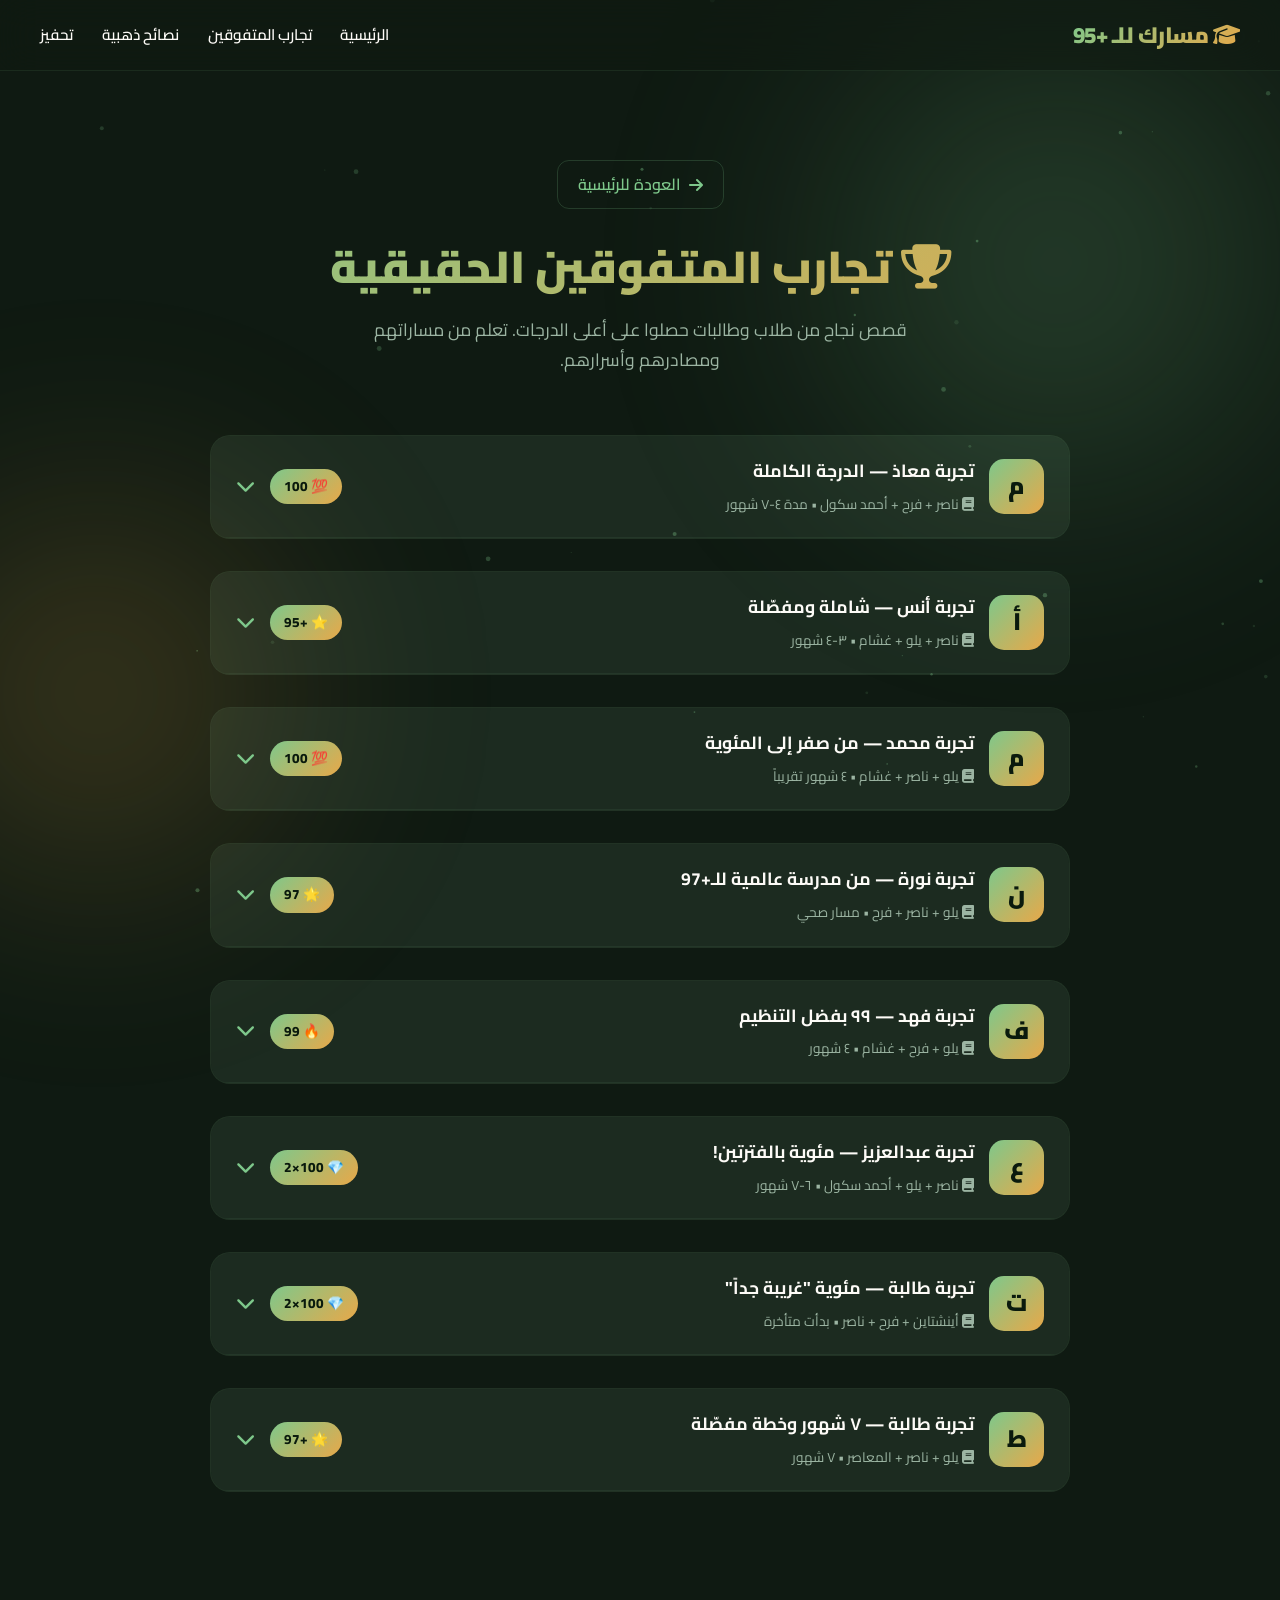
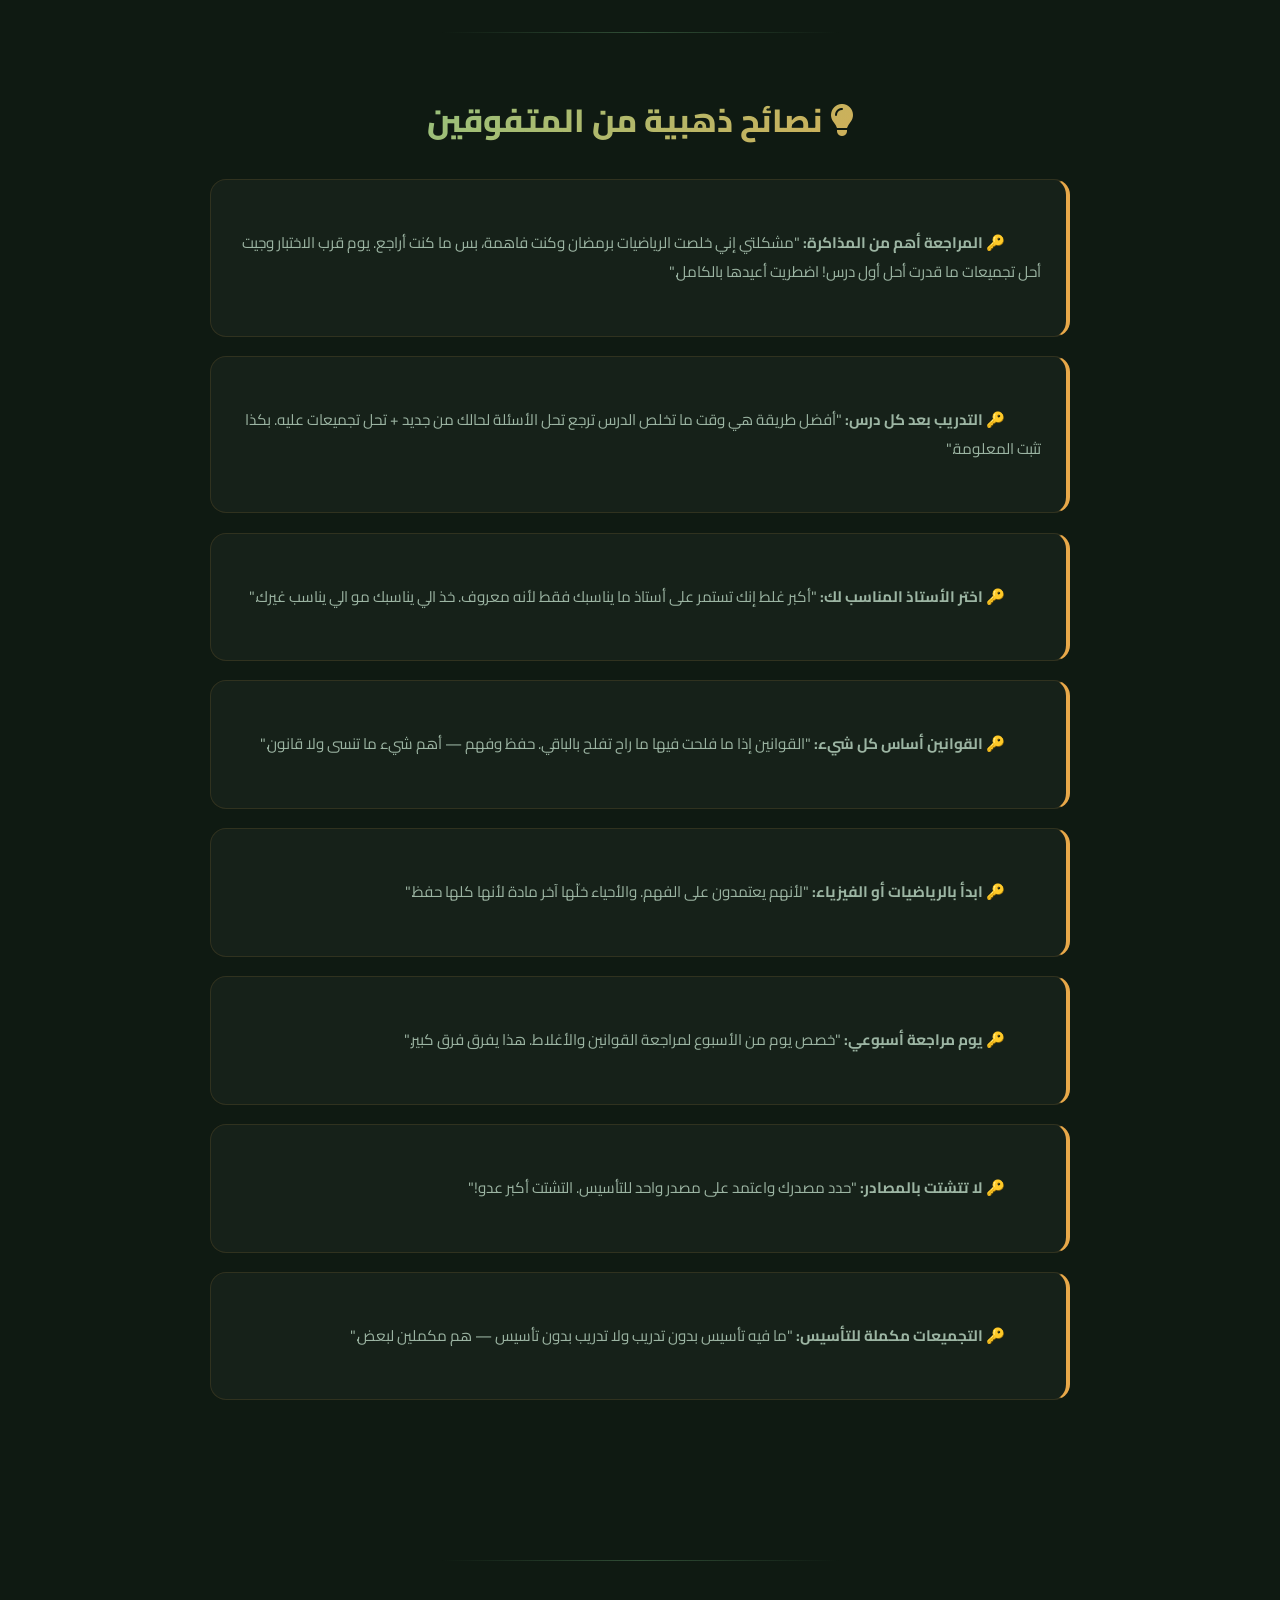
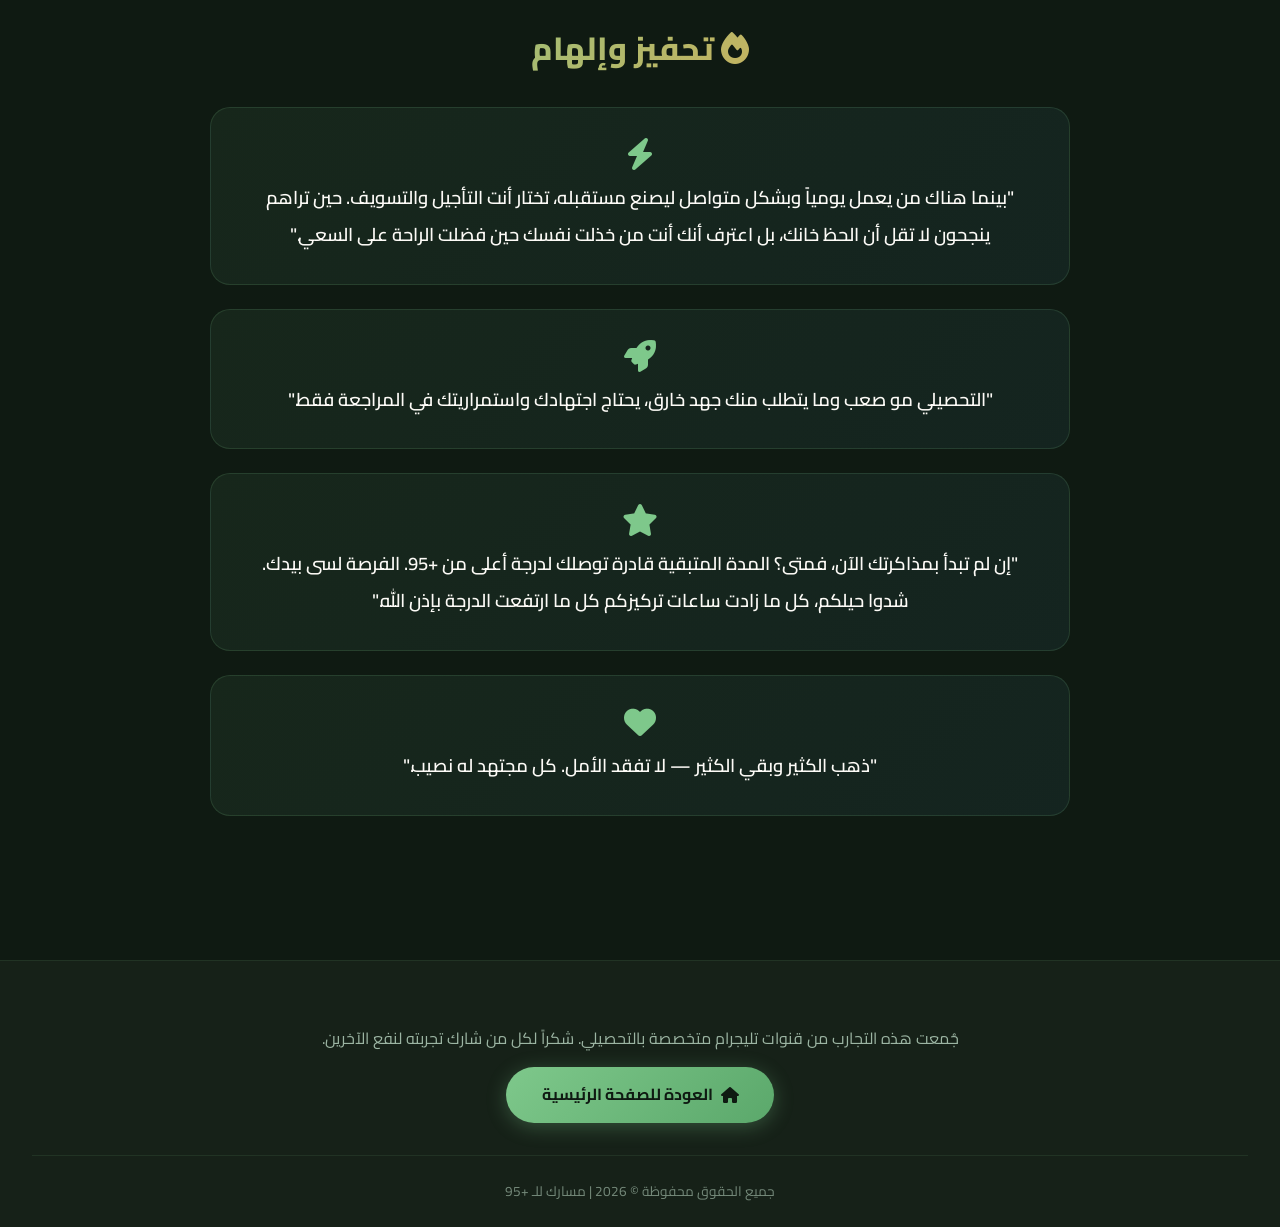
==== commit d26f91d0: "Final polish: remove all قدرات references, fix misleading stats, cache-bust CSS/JS" ====
--- a/experiences.html
+++ b/experiences.html
@@ -9,7 +9,7 @@
     <link rel="preconnect" href="https://fonts.gstatic.com" crossorigin>
     <link href="https://fonts.googleapis.com/css2?family=Cairo:wght@400;600;700;800;900&display=swap" rel="stylesheet">
     <link rel="stylesheet" href="https://cdnjs.cloudflare.com/ajax/libs/font-awesome/6.5.0/css/all.min.css">
-    <link rel="stylesheet" href="style.css?v=11">
+    <link rel="stylesheet" href="style.css?v=16">
     <style>
         .exp-hero { padding: 140px 20px 60px; text-align: center; }
         .exp-hero h1 { font-size: 2.8rem; font-weight: 900; background: var(--accent-gradient); -webkit-background-clip: text; -webkit-text-fill-color: transparent; margin-bottom: 10px; }
@@ -381,7 +381,7 @@
         </div>
         <div class="motivation-card fade-in">
             <i class="fa-solid fa-rocket"></i>
-            "التحصيلي مو صعب وما يتطلب منك قدرات عقلية خارقة، يحتاج اجتهادك واستمراريتك في المراجعة فقط."
+            "التحصيلي مو صعب وما يتطلب منك جهد خارق، يحتاج اجتهادك واستمراريتك في المراجعة فقط."
         </div>
         <div class="motivation-card fade-in">
             <i class="fa-solid fa-star"></i>
--- a/style.css
+++ b/style.css
@@ -623,101 +623,154 @@
 }
 @keyframes spin { 100% { transform: rotate(360deg); } }
 
-/* ══════════ Quiz Section ══════════ */
-.quiz-subject-selector {
-    display: grid;
-    grid-template-columns: repeat(2, 1fr);
-    gap: 0.8rem;
-    margin-bottom: 1.5rem;
-}
-.subject-btn {
-    padding: 0.8rem;
-    border-radius: 14px;
-    border: 2px solid var(--card-border);
-    background: var(--card-bg);
-    color: var(--text-primary);
-    font-weight: 600;
-    font-size: 0.95rem;
-    cursor: pointer;
-    transition: all 0.3s ease;
+/* ══════════ Countdown Timer ══════════ */
+.countdown-section {
+    max-width: 650px;
+    margin: -1rem auto 0;
+    padding: 0 2rem;
+    position: relative;
+    z-index: 10;
+}
+.countdown-container {
+    text-align: center;
+    padding: 1.5rem 2rem;
+}
+.countdown-label {
+    display: block;
+    font-weight: 700;
+    color: var(--accent-secondary);
+    margin-bottom: 0.8rem;
+    font-size: 1rem;
+}
+.countdown-boxes {
     display: flex;
     align-items: center;
     justify-content: center;
-    gap: 0.5rem;
-}
-.subject-btn:hover, .subject-btn.active {
-    border-color: var(--accent-primary);
-    background: rgba(126, 200, 139, 0.1);
+    gap: 0.8rem;
+}
+.cd-box {
+    text-align: center;
+}
+.cd-num {
+    display: block;
+    font-size: 2.2rem;
+    font-weight: 900;
+    background: var(--accent-gradient);
+    -webkit-background-clip: text;
+    -webkit-text-fill-color: transparent;
+    background-clip: text;
+    line-height: 1.2;
+}
+.cd-unit {
+    font-size: 0.8rem;
+    color: var(--text-secondary);
+    font-weight: 600;
+}
+.cd-sep {
+    font-size: 1.5rem;
     color: var(--accent-primary);
-    box-shadow: 0 0 15px rgba(126, 200, 139, 0.1);
-}
-
-.quiz-progress {
+    font-weight: 800;
+    opacity: 0.4;
+}
+
+/* ══════════ Daily Quote ══════════ */
+.quote-section {
+    max-width: 700px;
+    margin: 1.5rem auto;
+    padding: 0 2rem;
+    position: relative;
+    z-index: 10;
+}
+.quote-container {
+    text-align: center;
+    position: relative;
+    padding: 1.2rem 2rem;
+}
+.quote-icon {
+    font-size: 2rem;
+    color: var(--accent-primary);
+    opacity: 0.15;
+    position: absolute;
+    top: 0;
+    right: 10px;
+}
+.daily-quote-text {
+    color: var(--text-secondary);
+    font-size: 1rem;
+    font-style: italic;
+    line-height: 1.9;
+    font-weight: 600;
+}
+
+/* ══════════ Progress Tracker ══════════ */
+.progress-section {
+    padding: 3rem 2rem;
+    max-width: 1200px;
+    margin: 0 auto;
+    position: relative;
+    z-index: 10;
+}
+.prog-item {
+    margin-bottom: 1.2rem;
+}
+.prog-header {
+    display: flex;
+    justify-content: space-between;
+    align-items: center;
+    margin-bottom: 0.4rem;
+    font-weight: 600;
+    font-size: 0.95rem;
+    color: var(--text-primary);
+}
+.prog-header i {
+    color: var(--accent-primary);
+    margin-left: 6px;
+}
+.prog-pct {
+    color: var(--accent-secondary);
+    font-weight: 800;
+}
+.prog-bar-bg {
     width: 100%;
     height: 8px;
     background: rgba(126, 200, 139, 0.1);
     border-radius: 10px;
-    margin-bottom: 1.5rem;
     overflow: hidden;
-}
-.quiz-progress-fill {
+    margin-bottom: 6px;
+}
+.prog-bar-fill {
     height: 100%;
     background: var(--accent-gradient);
     border-radius: 10px;
-    transition: width 0.5s cubic-bezier(0.4, 0, 0.2, 1);
-}
-
-.btn-option {
-    background: var(--card-bg);
-    border: 2px solid var(--card-border);
-    color: var(--text-primary);
-    padding: 1rem;
-    border-radius: 16px;
-    font-size: 1.05rem;
-    font-weight: 600;
+    transition: width 0.3s ease;
+}
+.prog-slider {
+    width: 100%;
+    -webkit-appearance: none;
+    appearance: none;
+    height: 6px;
+    background: transparent;
     cursor: pointer;
-    transition: all 0.3s cubic-bezier(0.175, 0.885, 0.32, 1.275);
-    text-align: center;
-    position: relative;
-    overflow: hidden;
-}
-.btn-option::before {
-    content: '';
-    position: absolute;
-    top: 0; left: 0;
-    width: 100%; height: 100%;
-    background: var(--accent-gradient);
-    opacity: 0;
-    transition: opacity 0.3s ease;
-}
-.btn-option:hover {
-    border-color: var(--accent-primary);
-    transform: translateY(-3px);
-    box-shadow: 0 4px 15px rgba(126, 200, 139, 0.15);
-}
-.correct-ans {
-    background: rgba(34, 197, 94, 0.15) !important;
-    border-color: #22c55e !important;
-    color: #22c55e !important;
-    box-shadow: 0 0 25px rgba(34, 197, 94, 0.2) !important;
-    animation: correctPulse 0.5s ease;
-}
-.wrong-ans {
-    background: rgba(239, 68, 68, 0.15) !important;
-    border-color: #ef4444 !important;
-    color: #ef4444 !important;
-    animation: shake 0.5s ease;
-}
-@keyframes correctPulse {
-    0% { transform: scale(1); }
-    50% { transform: scale(1.05); }
-    100% { transform: scale(1); }
-}
-@keyframes shake {
-    0%, 100% { transform: translateX(0); }
-    25% { transform: translateX(-8px); }
-    75% { transform: translateX(8px); }
-}
+    margin: 0;
+}
+.prog-slider::-webkit-slider-thumb {
+    -webkit-appearance: none;
+    width: 18px;
+    height: 18px;
+    border-radius: 50%;
+    background: var(--accent-primary);
+    box-shadow: 0 0 8px rgba(126, 200, 139, 0.4);
+    cursor: pointer;
+}
+.prog-slider::-moz-range-thumb {
+    width: 18px;
+    height: 18px;
+    border-radius: 50%;
+    background: var(--accent-primary);
+    border: none;
+    cursor: pointer;
+}
+
 
 /* ══════════ Channels Grid ══════════ */
 .channels-grid {
@@ -958,7 +1011,6 @@
     .section-title { font-size: 2rem; }
     .tips-grid { grid-template-columns: 1fr; }
     .channels-grid { grid-template-columns: 1fr 1fr; }
-    .quiz-subject-selector { grid-template-columns: 1fr 1fr; }
 }
 
 @media (max-width: 480px) {
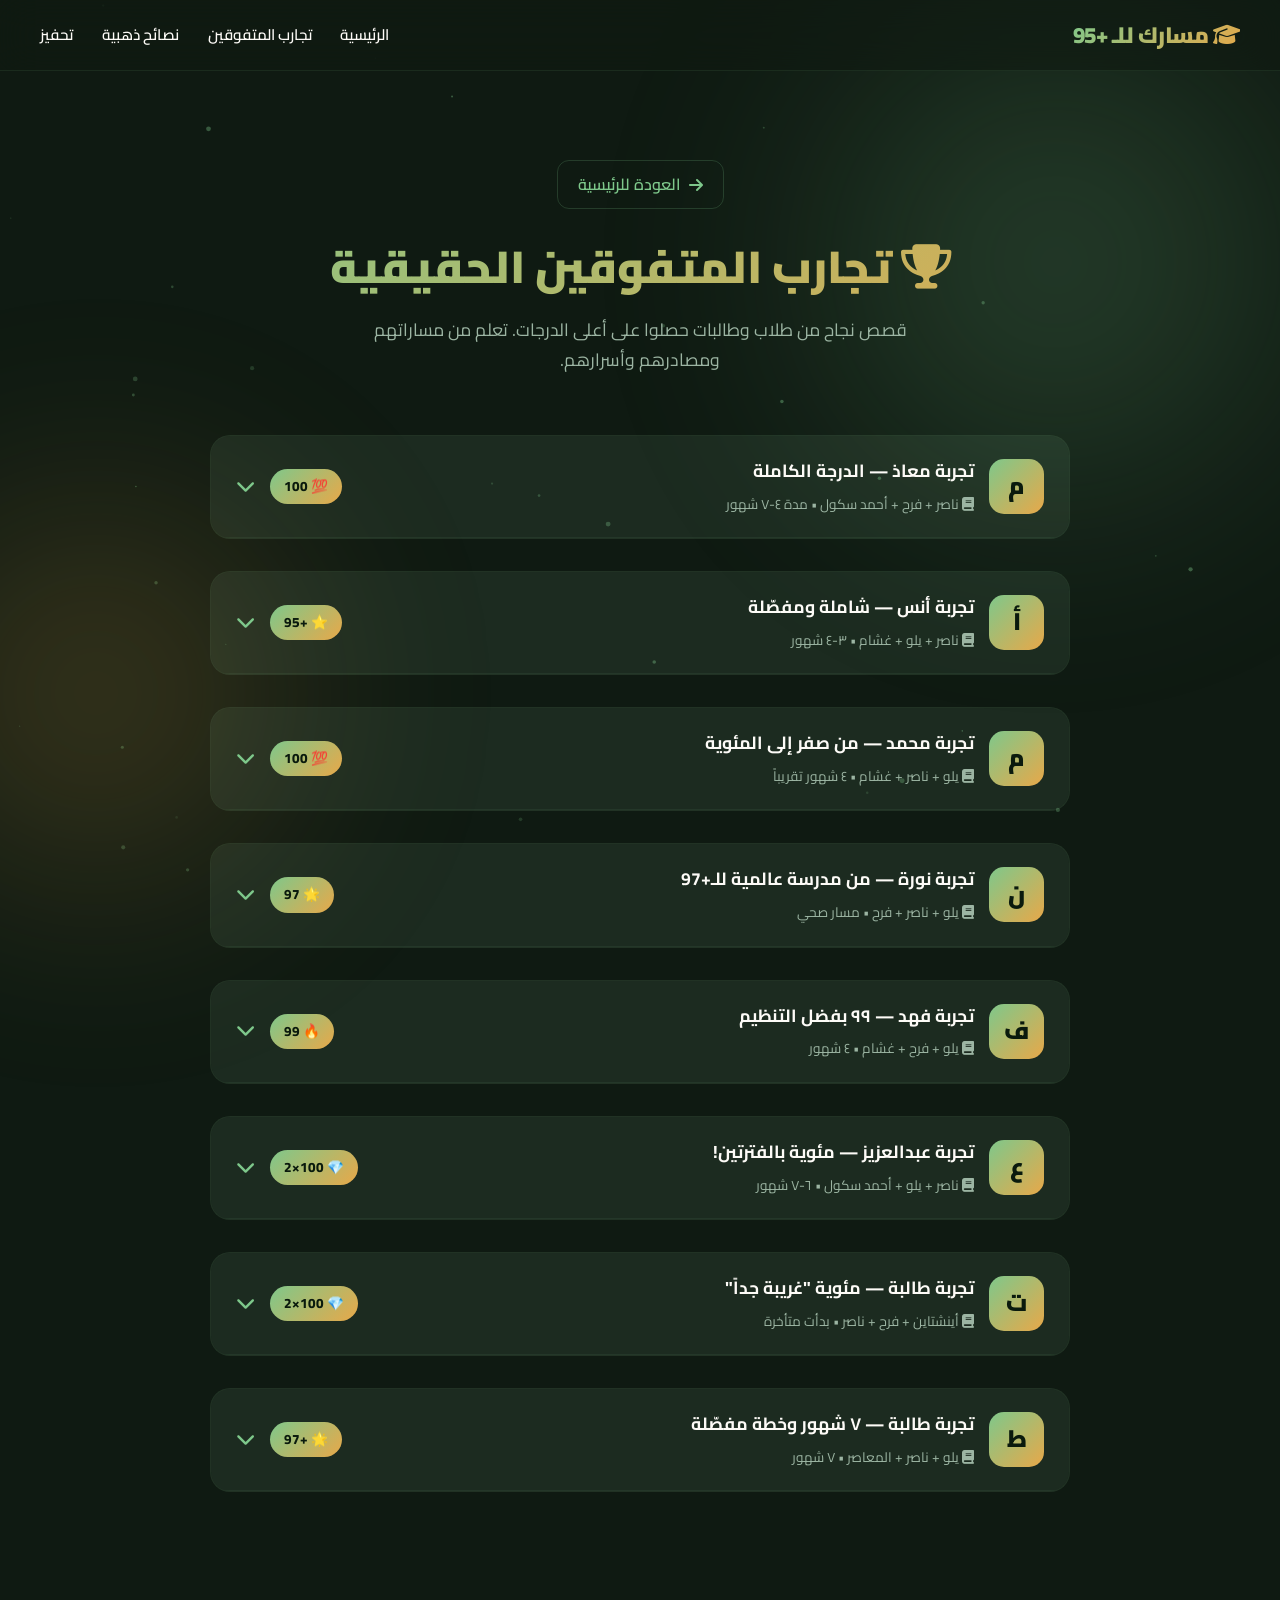
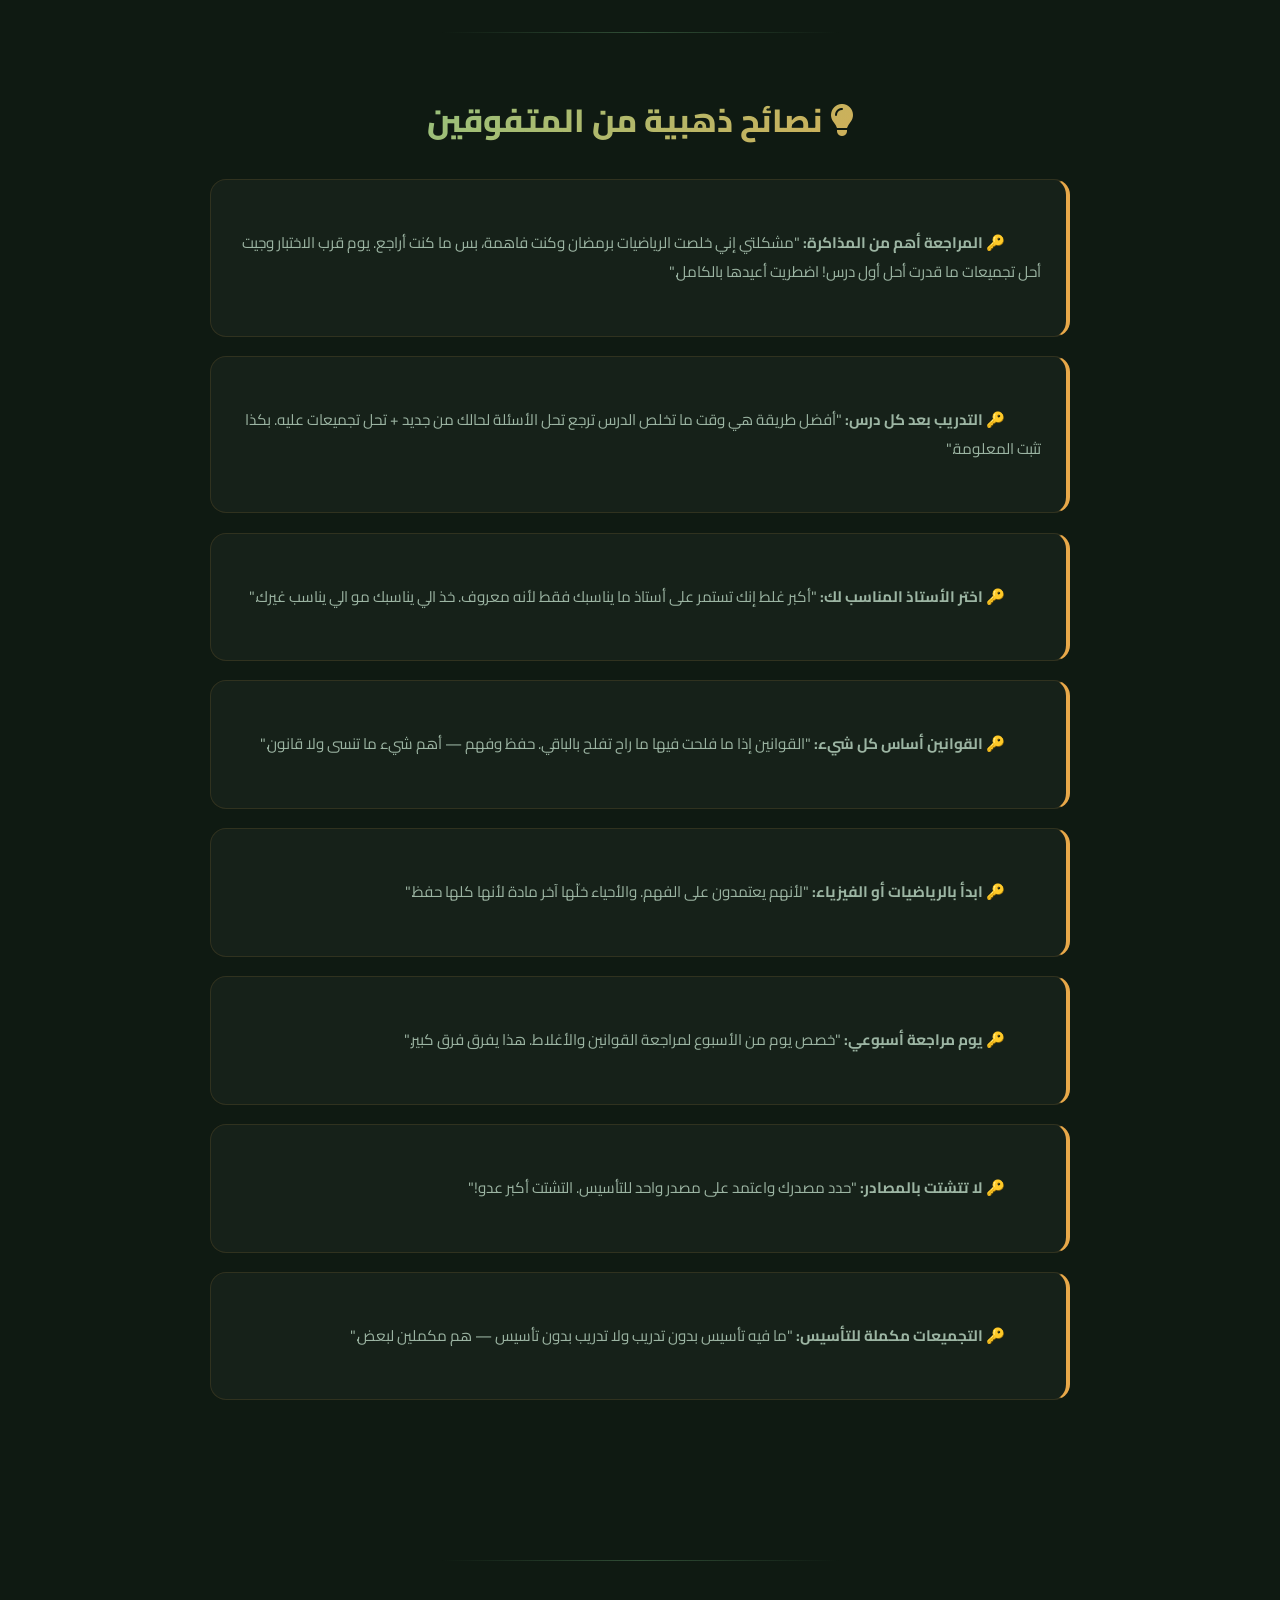
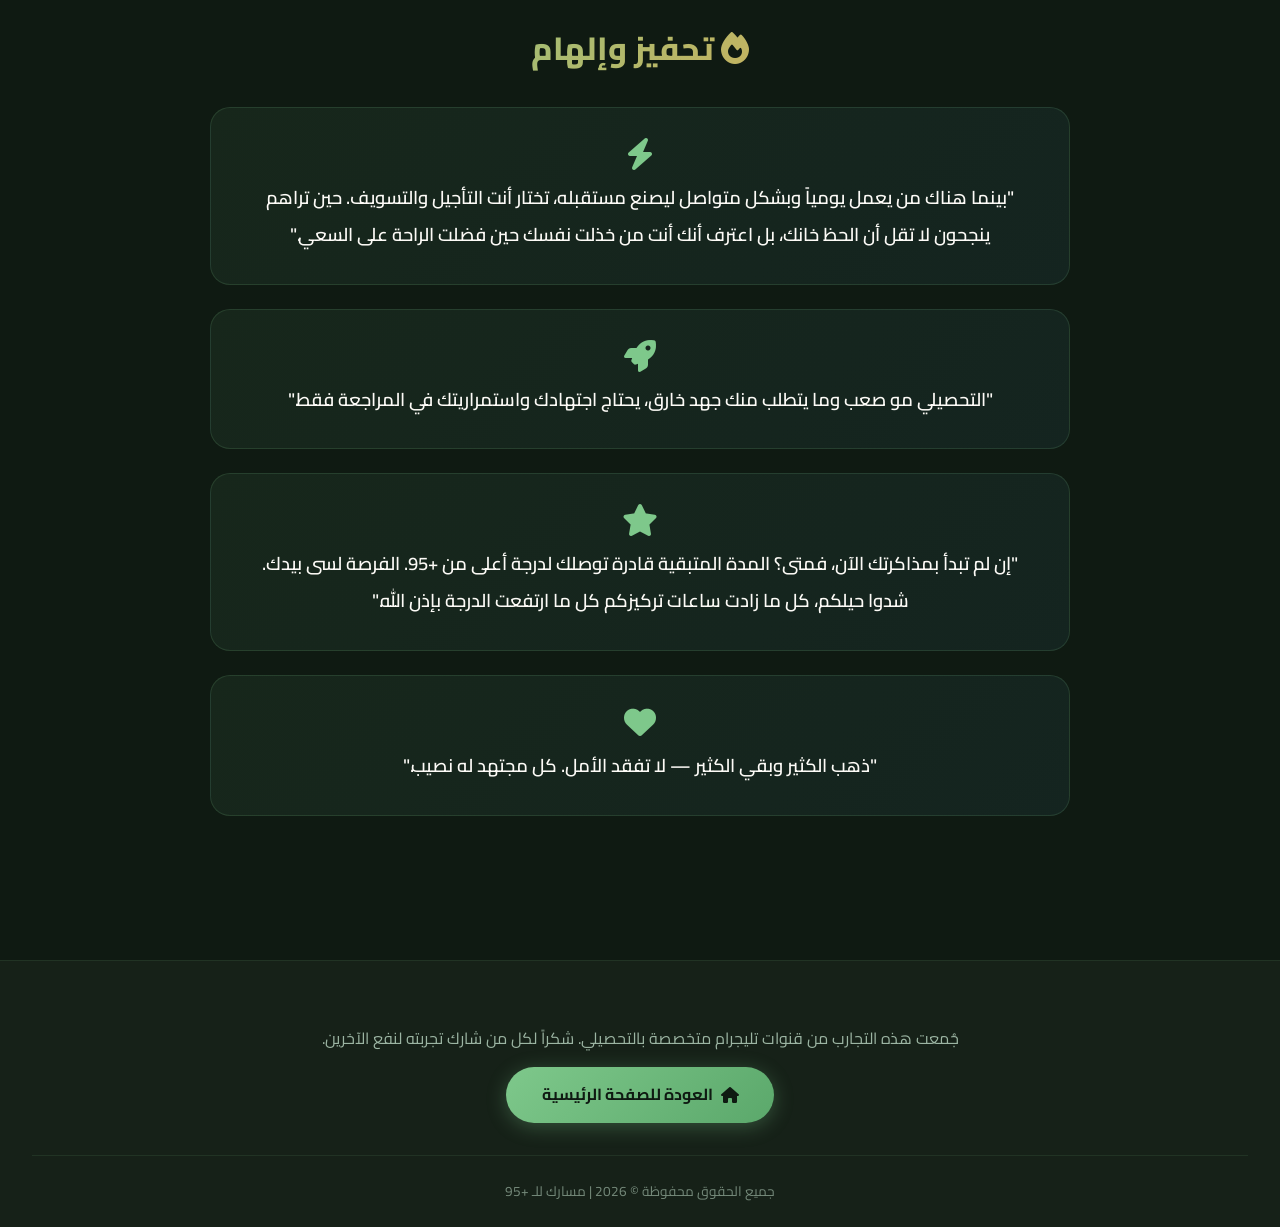
==== commit cd65feac: "UI tweak: Hide global scrollbar to fix mirror iframe & update CSS cache v=17" ====
--- a/experiences.html
+++ b/experiences.html
@@ -9,7 +9,7 @@
     <link rel="preconnect" href="https://fonts.gstatic.com" crossorigin>
     <link href="https://fonts.googleapis.com/css2?family=Cairo:wght@400;600;700;800;900&display=swap" rel="stylesheet">
     <link rel="stylesheet" href="https://cdnjs.cloudflare.com/ajax/libs/font-awesome/6.5.0/css/all.min.css">
-    <link rel="stylesheet" href="style.css?v=16">
+    <link rel="stylesheet" href="style.css?v=17">
     <style>
         .exp-hero { padding: 140px 20px 60px; text-align: center; }
         .exp-hero h1 { font-size: 2.8rem; font-weight: 900; background: var(--accent-gradient); -webkit-background-clip: text; -webkit-text-fill-color: transparent; margin-bottom: 10px; }
--- a/style.css
+++ b/style.css
@@ -32,7 +32,9 @@
 
 html {
     scroll-behavior: smooth;
-}
+    scrollbar-width: none; /* Firefox */
+}
+html::-webkit-scrollbar { display: none; } /* Chrome/Safari */
 
 body {
     background-color: var(--bg-color);
